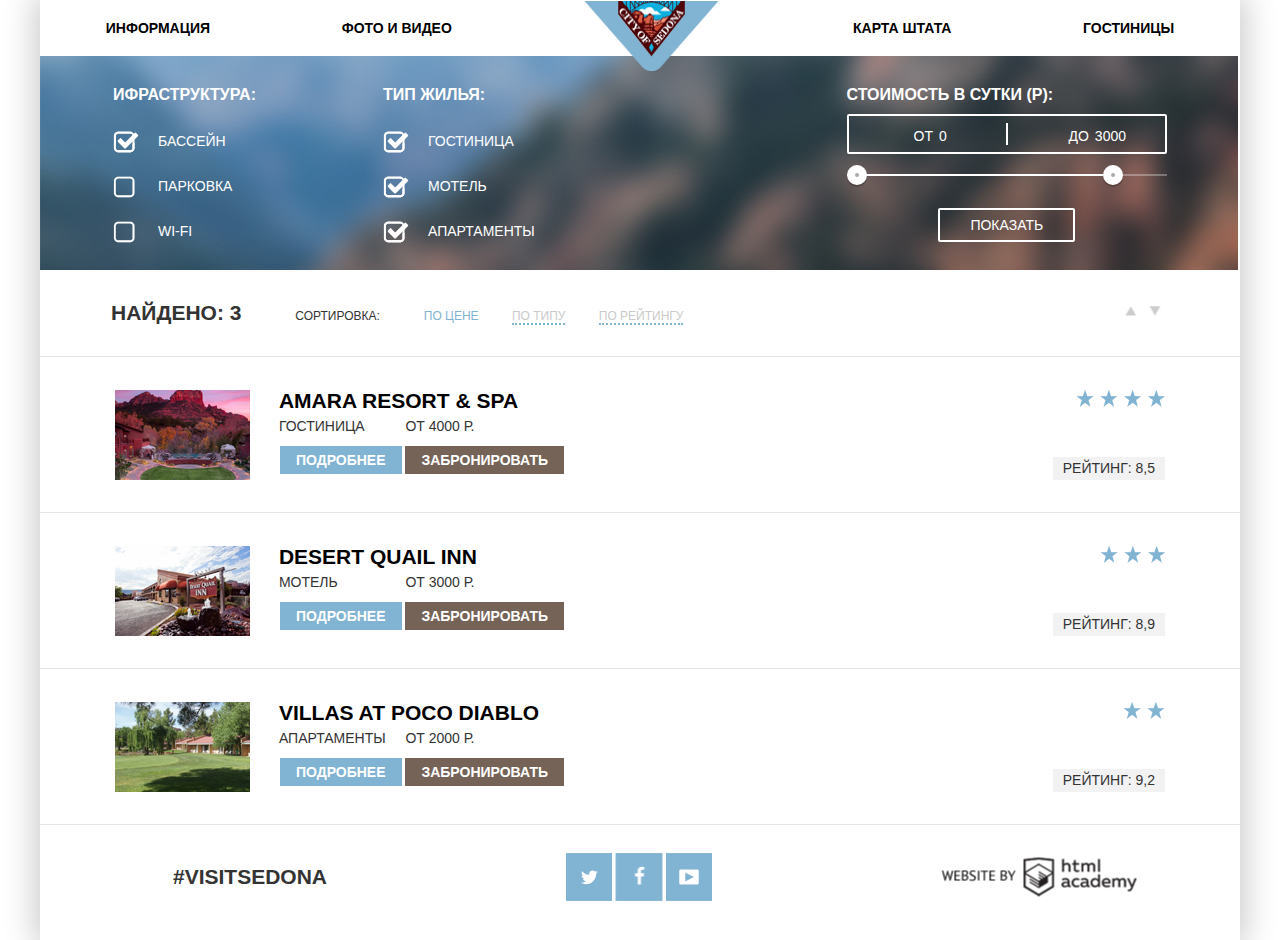
==== catalog.html @ 0fef02b4 "новая версия" ====
<!DOCTYPE html>
<html lang="ru">
<head>
    <meta charset="UTF-8">
    <title>каталог отелей</title>
    <link rel="stylesheet" href="../css/normalize.css">
    <link rel="stylesheet" href="../css/style.css">
</head>
<body>
    <div class="container">
        <header class="main-header">
            <nav class="main-navigation">
                <ul class="main-menu">
                    <li><a class="link" href="#">Информация</a></li>
                    <li><a class="link" href="#">Фото и Видео</a></li>
                    <li>
                        <a class="main-logo" href="../index.html"><img src="../img/logo.png" alt="logo" width="138" height="70"></a>
                    </li>
                    <li><a class="link" href="#">Карта Штата</a></li>
                    <li><a class="link" href="../content/catalog.html">Гостиницы</a></li>
                </ul>
            </nav>
        </header>
        <main class="content">
            <div class="search-options">
                <form class="checkmenu" action="https://echo.htmlacademy.ru" method="get">
                    <fieldset class="form-checkbox-facilities">
                        <legend>Ифраструктура:</legend>
                        <section>
                            <input type="checkbox" name="facilities" value="Бассейн" id="pool" checked>
                            <label for="pool">Бассейн</label>
                        </section>
                        <section>
                            <input type="checkbox" name="facilities" value="парковка" id="parking">
                            <label for="parking">парковка</label>
                        </section>
                        <section>
                            <input type="checkbox" name="facilities" value="Wi-Fi" id="wifi">
                            <label for="wifi">Wi-Fi</label>
                        </section>
                    </fieldset>
                    <fieldset class="form-checkbox" name="lodging">
                        <legend>Тип жилья:</legend>
                        <section>
                            <input type="checkbox" name="lodging" value="Гостиница" id="hotel" checked>
                            <label for="hotel">Гостиница</label>
                        </section>
                        <section>
                            <input type="checkbox" name="lodging" value="Мотель" id="motel" checked>
                            <label for="motel">Мотель</label>
                        </section>
                        <section>
                            <input type="checkbox" name="lodging" value="Апартаменты" id="apartments" checked>
                            <label for="apartments">Апартаменты</label>
                        </section>
                    </fieldset>
                </form>
                <div class="filter-range">
                    <div class="filter-range-title">Стоимость в сутки (р):</div>
                    <div class="price-controls">
                        <label class="min-price">от <input type="text" name="min-price" value="0"></label>
                        <label class="max-price">до <input type="text" name="max-price" value="3000"></label>
                    </div>
                    <div class="range-controls">
                        <div class="scale">
                            <div class="bar"></div>
                        </div>
                        <div class="range-toggle range-toggle-min"></div>
                        <div class="range-toggle range-toggle-max"></div>
                    </div>
                    <button class="btn-transparent" type="submit">Показать</button>
                </div>
            </div>
            <section class="sorting-bar">
                <div class="sorting-bar-info">
                    <section class="find">
                        <span class="find-text">Найдено: 3</span>
                        <span class="find-text-sorting">Сортировка:</span>
                    </section>
                    <section class="type-sorting">
                        <a href="#" class="sorting">По цене</a>
                        <a href="#" class="sorting">По типу</a>
                        <a href="#" class="sorting">По рейтингу</a>
                    </section>
                </div>
                <section>
                    <a class="sorting-image up" href="#"></a>
                    <a class="sorting-image down" href="#"></a>
                </section>
            </section>
            <div class="catalog">
                <article class="hotel-item">
                    <section class="hotel-block">
                        <img src="../img/amara.jpg" alt="Amara resort & spa" width="135" height="90">
                        <section class="hotel-text">
                            <h2 class="hotel-name"><a  href="">Amara resort &amp; spa</a></h2>
                            <section class="hotel-info">
                                <section class="hotel-info-left">
                                    <span class="hotel-type">Гостиница</span> 
                                    <a class="info" href="#">Подробнее</a>
                                </section>    
                                <section class="hotel-info-right">    
                                    <span class="hotel-cost"> от 4000 Р.</span>
                                    <a class="reser" href="#">Забронировать</a>
                                </section>
                            </section>
                        </section>            
                    </section>
                    <section class="hotel-rating">
                        <span class="star fourstar"></span>
                        <span class="score">рейтинг: 8,5 </span>
                    </section>
                </article>
                <article class="hotel-item">
                    <section class="hotel-block">
                        <img src="../img/quail.jpg" alt="desert quail inn" width="135" height="90">
                        <section class="hotel-text">
                            <h2 class="hotel-name"><a href="#">desert quail inn</a></h2>
                            <section class="hotel-info">
                                <section class="hotel-info-left">
                                    <span class="hotel-type">мотель</span> 
                                    <a class="info" href="#">Подробнее</a>
                                </section>
                                <section class="hotel-info-right">       
                                    <span class="hotel-cost"> от 3000 Р.</span>
                                    <a class="reser" href="#">Забронировать</a>
                                </section>
                            </section>
                        </section>            
                    </section>
                    <section class="hotel-rating">
                        <span class="star treestar"></span>
                        <span class="score">рейтинг: 8,9 </span>
                    </section>
                </article>
                <article class="hotel-item">
                    <section class="hotel-block">
                        <img src="../img/poco.jpg" alt="villas at poco diablo" width="135" height="90">
                        <section class="hotel-text">
                            <h2 class="hotel-name"><a href="#">villas at poco diablo</a></h2>
                            <section class="hotel-info">
                                <section class="hotel-info-left">
                                    <span class="hotel-type">апартаменты</span>
                                    <a class="info" href="#">Подробнее</a>
                                </section>
                                <section class="hotel-info-right">
                                    <span class="hotel-cost">от 2000 Р.</span>
                                    <a class="reser" href="#">Забронировать</a>
                                </section>
                            </section>
                        </section>
                    </section>
                    <section class="hotel-rating">
                        <span class="star twostar"></span>
                        <span class="score">рейтинг: 9,2</span>
                    </section>
                </article>
            </div>
        </main>
        <footer class="footer main-footer">

            <section class="footer hastag">
                <span>#visitsedona</span>
            </section>
            <section class="footer social">
                <a class="social-btn social-twitter" href="#">Twitter</a>
                <a class="social-btn social-facebook" href="#">Facebook</a>
                <a class="social-btn social-youtube" href="#">Youtube</a>
            </section>
            <section class="footer develop-link">
                <a class="develop htmlacademy-link" href="https://htmlacademy.ru/intensive/htmlcss"></a>
            </section>

        </footer>
    </div>
</body>

</html>
---- css/style.css ----
body {
    min-width: 1280px;
    margin: 0;
    padding: 0;
    font-size: 14px;
    color: #333333;
    font-weight: normal;
    font-family: "PT SAns", "Arial", sans-serif;
    text-transform: uppercase;
}

.container {
    width: 1200px;
    margin: auto;
    -webkit-box-shadow: 0px 0px 30px 6px rgba(0, 0, 0, 0.2);
    -moz-box-shadow: 0px 0px 30px 6px rgba(0, 0, 0, 0.2);
    -ms-box-shadow: 0px 0px 30px 6px rgba(0, 0, 0, 0.2);
    -o-box-shadow: 0px 0px 30px 6px rgba(0, 0, 0, 0.2);
    box-shadow: 0px 0px 30px 6px rgba(0, 0, 0, 0.2);
}


/*header*/

.main-navigation {
    width: 1200px;
}

.main-menu {
    height: 56px;
    margin: 0;
    display: flex;
    justify-content: space-around;
    width: 1200px;
    list-style: none;
    padding: 0;
    align-items: center;
}

.main-logo img {
    margin-top: 20px;
}

.main-menu a {
    text-decoration: none;
    color: #000000;
    font-weight: bold;
}


/*основное содержание*/

.main-content {
    width: 1200px;
    margin: 0;
    padding: 0;
}


/*фон и слоганы*/

.main-poster {
    min-height: 434px;
    background-image: url("../img/fon.jpg");
    background-position: 0 -55px;
    background-size: 100%;
    background-repeat: no-repeat;
    display: flex;
    flex-direction: column;
    justify-content: space-between;
    align-items: center;
    padding-top: 75px;
    border: 0;
}

.main-poster img:nth-child(2) {
    margin-top: 25px;
}

.main-poster img:nth-child(3) {
    margin-top: 35px
}

.main-poster img:last-child {
    margin-bottom: -1px;
}


/*описание*/

.main-description {
    text-align: center;
    width: 500px;
    min-height: 125px;
    margin: auto;
    padding: 46px;
    margin-top: -5px
}

.main-tagline {
    font-size: 21px;
    line-height: 26px;
    color: #000000;
    font-weight: bold;
}

.reason{
    margin-top: 15px;
    display: inline-block
}

/*описание№1*/
.description-block-first {
    display: flex;
    max-height: 258px;
    text-align: center;
    border: none;
}

.blue {
    background-color: #81b3d2;
    color: #ffffff;
}

.green {
    background-color: #eeeeee;
}

.advantage-item {
    height: 210px;
    display: flex;
    text-align: center;
    flex-direction: column;
    justify-content: space-around;
    padding-bottom: 45px;
    padding-top: px
}

.item-tatle {
    margin-bottom: -14px
}

.headline {
    font-size: 21px;
    line-height: 21px;
    width: 154px;
    margin: 0 auto;
    margin-bottom: 15px;
}

.item-text {
    width: 280px;
    margin: 0 auto;
    margin-top: 20px;
}

.text {
    line-height: 21px;
    width: 290px;
    
}

.description-block {
    width: 360px;
    padding-top: 50px;
    padding-bottom: 57px;
    padding-left: 20px;
    padding-right: 20px;
    text-align: center;
    font-size: 14px;
    line-height: 21px;
}

.second-advantage {
    display: flex;
}

.first-advantage {
    display: flex;
    flex-direction: row;
    justify-content: space-around;
    align-items: center;
    height: 330px;
    
}

.item-image {
    align-self: flex-start;
}

.item-tatle {
    font-size: 21px;
    line-height: 21px;
    font-weight: bold;
    align-self: center;
}

.item-text {
    font-size: 14px;
    line-height: 21px;
    align-self: flex-end;
}

.hotel-search {
    text-align: center;
    width: 500px;
    min-height: 205px;
    margin: auto;
    padding: 45px;
}

/*описание1-спрайты*/
.item-tatle {
    margin-top: 30px;
}

.text {
    margin: 0;
    margin-top: 30px;
}

.item-pic {
    height: 80px;
    position: relative;
}

.item-pic::before {
    content: "";
    position: absolute;
    top: 69%;
    left: 50%;
    transform: translate(-50%, -50%);
    background-image: url("../img/sprites.png");
    background-repeat: no-repeat;
}

.house-item::before {
    width: 75px;
    height: 72px;
    background-position: -10px -909px;
}

.food-item::before {
    width: 74px;
    height: 70px;
    background-position: -10px -187px;
}

.suvenir-item::before {
    width: 64px;
    height: 76px;
    background-position: -10px -1163px;
}

/*карта+поиск*/
.hotel {
    width: 1200px;
    padding-top: 12px;
    text-align: center;
    background-color: #ffffff;
    position: relative;
    z-index: 3;
}

.hotel h2 {
    font-size: 30px;
    line-height: 32px;
    color: #000000;
    font-weight: bold;
    font-family: "PT Sans", "Arial", sans-serif;
    text-transform: uppercase;
}

.hotel p {
    width: 440px;
    margin-left: auto;
    margin-right: auto;
    margin-top: 25px;
    margin-bottom: 47px;
    line-height: 24px;
    font-size: 14px;
    color: #000000;
    font-weight: normal;
    font-family: "PT Sans", "Arial", sans-serif;
    text-transform: uppercase;
}

.hotel a {
    display: block;
    width: 568px;
    margin-left: auto;
    margin-right: auto;
    padding-top: 32px;
    padding-bottom: 33px;
    text-decoration: none;
    font-size: 21px;
    font-weight: bold;
    color: #ffffff;
    background-color: #766357;
    font-family: "PT Sans", "Arial", sans-serif;
    text-transform: uppercase;
}

/*окно поиска*/
.hotel-book {
    width: 1200px;
    height: 470px;
    background-image: url("../img/map.png");
    background-color: #ffffff;
    position: relative;
    z-index: 1;
}

.hotel-book-window {
    display: block;
    width: 458px;
    padding: 55px;
    position: absolute;
    top: 0;
    left: 50%;
    -webkit-transform: translateX(-50%);
    transform: translateX(-50%);
    background-color: #ffffff;
    -webkit-box-shadow: 0px 14px 55px -9px rgba(0, 0, 0, 0.3);
    -moz-box-shadow: 0px 14px 55px -9px rgba(0, 0, 0, 0.3);
    -ms-box-shadow: 0px 14px 55px -9px rgba(0, 0, 0, 0.3);
    -o-box-shadow: 0px 14px 55px -9px rgba(0, 0, 0, 0.3);
    box-shadow: 0px 14px 55px -9px rgba(0, 0, 0, 0.3);
}

.no-js .hotel-book-window {
    display: flex
}

.hotel-book-window-close {
    display: none;
}

.hotel-book-window-show {
    display: flex;
    -webkit-animation-name: show;
    -webkit-animation-duration: 2s;
    animation-duration: 2s;
}

.hotel-book form {
    width: 456px;
    margin-left: auto;
    margin-right: auto;
    background-color: #ffffff;
    font-size: 0;
}

.booking-dates,
.booking-adult,
.booking-children,
.hotel-book-window label {
    display: inline-block;
}

.booking-dates {
    width: 456px;
    height: 39px;
    margin-bottom: 28px;
    font-size: 0;
    line-height: 0;
    vertical-align: middle;
    position: relative;
}

.booking-dates label {
    display: inline-block;
    width: 112px;
    padding: 0;
    font-size: 14px;
    line-height: 21px;
    font-weight: bold;
    font-family: "PT Sans", "Arial", sans-serif;
    text-transform: uppercase;
    vertical-align: middle;
}

.hotel-book input[type="text"] {
    display: inline-block;
    width: 332px;
    height: 39px;
    border: 0;
    padding: 0;
    padding-left: 12px;
    background-color: #f2f2f2;
    font-family: "PT Sans", "Arial", sans-serif;
    font-size: 14px;
    line-height: 26px;
    font-weight: bold;
    text-transform: uppercase;
    vertical-align: middle;
}

.calendar {
    font-size: 0;
}

.booking-dates .calendar::before {
    content: "";
    position: absolute;
    top: 50%;
    right: 9px;
    -webkit-transform: translateY(-50%);
    transform: translateY(-50%);
    background-image: url("../img/sprites.png");
    background-repeat: no-repeat;
    width: 21px;
    height: 22px;
    background-position: -10px -361px;
}

.booking-dates .calendar:hover::before {
    width: 21px;
    height: 22px;
    background-position: -10px -277px;
}

.booking-dates .calendar:active::before {
    width: 21px;
    height: 22px;
    background-position: -10px -319px;
}

.hotel-book input[type="text"]:hover {
    background-color: #ebebeb;
}

.hotel-book input[type="text"]:focus {
    outline: 2px solid #e5e5e5;
    background-color: #ffffff;
}

.booking-adult {
    margin-top: 2px;
    margin-bottom: 52px;
    font-size: 0;
    line-height: 0;
    vertical-align: middle;
}

.booking-children {
    margin-top: 2px;
    margin-left: 51px;
    margin-bottom: 52px;
    font-size: 0;
    line-height: 0;
    vertical-align: middle;
}

.booking-children label {
    display: inline-block;
    width: 62px;
    padding: 0;
    margin: 0;
    text-align: left;
    font-size: 14px;
    line-height: 26px;
    font-weight: bold;
    vertical-align: middle;
}

.booking-adult label {
    display: inline-block;
    width: 109px;
    padding: 0;
    margin: 0;
    text-align: left;
    font-size: 14px;
    line-height: 26px;
    font-weight: bold;
    vertical-align: middle;
}

button[type="button"],
input[type="number"] {
    display: inline-block;
    width: 39px;
    height: 39px;
    margin: 0;
    border: 0;
    padding: 0;
    background-color: #f2f2f2;
    font-family: "PT Sans", "Arial", sans-serif;
    font-size: 14px;
    line-height: 26px;
    font-weight: bold;
    text-align: center;
    vertical-align: middle;
}

button[type="button"] {
    font-size: 21px;
    line-height: 26px;
    color: #a9a9a9;
    border: none;
}

button[type="button"]:hover {
    outline: none;
    color: #000000;
}

button[type="button"]:active {
    outline: none;
    color: #81b3d2;
}

button[type="button"]:focus,
input[type="number"]:focus {
    outline: none;
}

input[type="number"]::-webkit-inner-spin-button,
input[type="number"]::-webkit-outer-spin-button {
    -webkit-appearance: none;
    margin: 0;
}

input[type="number"] {
    -moz-appearance: textfield;
}

.hotel-book input[type="submit"] {
    width: 456px;
    height: 58px;
    border: none;
    padding: 0;
    margin-bottom: 0;
    background-color: #81b3d2;
    color: #ffffff;
    font-family: "PT Sans", "Arial", sans-serif;
    font-size: 21px;
    font-weight: bold;
    text-transform: uppercase;
}

.hotel-book input[type="submit"]:hover {
    background-color: #669ec0;
    border: none;
}

.hotel-book input[type="submit"]:active {
    color: rgba(255, 255, 255, 0.3);
    background-color: #5496bd;
    border: none;
}

.hotel-book input[type="submit"]:focus {
    border: none;
}

/*footer*/
.main-footer {
    width: 1083px;
    height: 40px;
    display: flex;
    padding-top: 40px;
    padding-bottom: 35px;
    padding-left: 133px;
    padding-right: px;
}

.hastag {
    width: 160px;
    margin-right: 240px;
    font-size: 21px;
    font-weight: bold;
    padding-top: -2px
}

.social {
    margin-bottom: 55px;
    width: 155px;
    height: 50px;
}

.develop-link {
    margin-left: auto;
    margin-right: 193px
}

.hastag,
.social,
.develop-link {
    min-height: 50px;
}

.web-text {
    margin-left: 15px
}

.social-btn {
    display: inline-block;
    vertical-align: top;
    width: 46px;
    height: 48px;
    font-size: 0;
    position: relative;
}

.social-btn::before {
    content: "";
    position: absolute;
    top: 25%;
    left: 35%;
    transform: translate(-50%, -50%);
    background-image: url("../img/sprites.png");
    background-repeat: no-repeat;
}

.social-twitter::before {
    width: 46px;
    height: 48px;
    background-position: -10px -1710px;
}

.social-twitter:hover::before {
    width: 46px;
    height: 48px;
    background-position: -10px -1574px;
}

.social-twitter:active::before {
    width: 46px;
    height: 48px;
    background-position: -10px -1642px;
}

.social-facebook::before {
    width: 47px;
    height: 48px;
    background-position: -10px -841px;
}

.social-facebook:hover::before {
    width: 47px;
    height: 48px;
    background-position: -10px -705px;
}

.social-facebook:active::before {
    width: 47px;
    height: 48px;
    background-position: -10px -773px;
}

.social-youtube::before {
    width: 46px;
    height: 48px;
    background-position: -10px -1506px;
}

.social-youtube:hover::before {
    width: 46px;
    height: 48px;
    background-position: -10px -1370px;
}

.social-youtube:active::before {
    width: 46px;
    height: 48px;
    background-position: -10px -1438px;
}

.develop {
    display: inline-block;
    vertical-align: top;
    width: 46px;
    height: 48px;
    font-size: 0;
    position: relative;
}

.develop::before {
    content: "";
    position: absolute;
    top: 25%;
    left: 48%;
    transform: translate(-50%, -50%);
    background-image: url("../img/sprites.png");
    background-repeat: no-repeat;
}

.htmlacademy-link::before {
    width: 195px;
    height: 39px;
    background-position: -10px -128px;
}

.htmlacademy-link:hover::before {
    width: 195px;
    height: 39px;
    background-position: -10px -10px;
}

.htmlacademy-link:active::before {
    width: 195px;
    height: 39px;
    background-position: -10px -69px;
}

/*втoрая страница*/

/*check*/
.search-options {
    width: 1056px;
    height: 158px;
    background-image: url("../img/filterbackground.jpg");
    background-position: 0 -75px;
    padding: 28px 71px;
    font-size: 0;
    line-height: 0;
    color: #ffffff;
    display: flex;
}

.checkmenu {
    display: flex;
    width: 1056px;
}

input[type="checkbox"] {
    display: none;
}

input[type="checkbox"]+label {
    display: block;
    margin: 25px 0;
    line-height: 20px;
    padding-left: 45px;
    position: relative;
    cursor: pointer;
}

input[type="checkbox"]+label::before {
    content: "";
    width: 22px;
    height: 22px;
    background-position: -10px -1952px;
    background-image: url("../img/sprites.png");
    background-repeat: no-repeat;
    position: absolute;
    top: 0;
    left: 0;
}

input[type="checkbox"]:checked+label::after {
    content: "";
    position: absolute;
    top: 0px;
    left: 0px;
    background-image: url("../img/sprites.png");
    background-repeat: no-repeat;
    width: 26px;
    height: 22px;
    background-position: -10px -487px;
}

.form-checkbox-facilities,
.form-checkbox {
    border: none;
    margin-right: 125px;
    padding-top: 1px 
}

legend {
    font-size: 16px;
    line-height: 21px;
    font-weight: bold;
    
}

label {
    font-size: 14px;
    line-height: 45px;
    padding-bottom: px;
}

/*filtr*/
.filter-range {
    width: 460px;
    margin: auto;
    color: #ffffff;
    text-transform: uppercase;
}

.filter-range-title {
    margin-bottom: 9px;
    font-weight: 600;
    font-size: 16px;
    line-height: 21px;
}

.price-controls {
    position: relative;
    height: 36px;
    margin-bottom: 20px;
    font-size: 0;
    border: 2px solid #ffffff;
    border-radius: 2px;
}

.price-controls::after {
    content: "";
    position: absolute;
    top: 50%;
    left: 50%;
    width: 2px;
    height: 22px;
    background: #ffffff;
    transform: translate(-50%, -50%);
}

.price-controls label {
    display: inline-block;
    font-size: 14px;
    line-height: 38px;
    vertical-align: top;
    cursor: pointer;
}

.price-controls .min-price,
.price-controls .max-price {
    width: 90px;
    padding-left: 65px;
}

.price-controls input {
    width: 50px;
    margin: 0;
    color: inherit;
    font: inherit;
    background: none;
    border: none;
}

.range-controls {
    position: relative;
    margin-bottom: 32px;
}

.range-controls .scale {
    height: 2px;
    background: rgba(255, 255, 255, 0.3);
}

.range-controls .bar {
    width: 80%;
    height: 2px;
    background: #ffffff;
}

.range-toggle {
    position: absolute;
    top: -9px;
    width: 4px;
    height: 4px;
    background: #ababab;
    border: 8px solid #ffffff;
    border-radius: 50%;
    box-shadow: 0 2px 1px 0 rgba(0, 1, 1, 0.2);
    cursor: pointer;
}

.range-toggle:hover {
    background: #1c4f80;
}

.range-toggle-min {
    left: 0;
}

.range-toggle-max {
    left: 80%;
}

.btn-transparent {
    display: block;
    margin: 0 auto;
    padding: 5px 30px;
    font-size: 14px;
    line-height: 20px;
    color: #ffffff;
    text-transform: uppercase;
    background: transparent;
    border: 2px solid #ffffff;
    border-radius: 2px;
    cursor: pointer;
}

.btn-transparent:hover {
    color: #000000;
    background: #ffffff;
}

/*сортировка*/
.sorting-bar {
    display: flex;
    align-items: center;
    justify-content: space-between;
    padding-left: 71px;
    padding-right: 75px;
    height: 86px;
    padding-top: 
}

.sorting-bar-info section {
    display: inline-block;
}

.find-text {
    font-size: 21px;
    font-weight: bold;
}

.find-text-sorting {
    font-size: 12px;
    margin-left: 50px;
    margin-right: 40px;
    display: inline-block
}

.type-sorting {
    font-size: 12px;
    margin-top: -1px;
}

.sorting:nth-child(1) {
    text-decoration: none;
    color: #81b3d2;
    border-bottom: none;
}

.sorting {
    margin-right: 30px;
    border-bottom: 2px dotted #81b3d2;
    text-decoration: none;
    color: #cacaca;
}

.sorting:hover {
    border-bottom: 2px dotted #81b3d2;
    text-decoration: none;
    color: #81b3d2;
}

.sorting:active {
    border-bottom: none;
    text-decoration: none;
    color: #000000;
}

.sorting-image {
    display: inline-block;
    width: 20px;
    height: 20px;
    position: relative;
}

.sorting-image::before {
    content: "";
    position: absolute;
    top: 50%;
    left: 50%;
    transform: translate(-50%, -50%);
    background-image: url("../img/sprites.png");
    background-repeat: no-repeat;
}

.up::before {
    width: 11px;
    height: 10px;
    background-position: -10px -1838px;
}

.down::before {
    width: 11px;
    height: 10px;
    background-position: -10px -675px;
}

/*список отелей*/
.hotel-item {
    display: flex;
    justify-content: space-between;
    height: 155px;
    border-bottom: 1px solid #e5e5e5;
    padding-left: 75px;
    padding-right: 75px;
    align-items: center;
}

.hotel-item:first-child {
    border-top: 1px solid #e5e5e5;
}

.hotel-block img,
.hotel-block .hotel-text {
    display: inline-block;
    vertical-align: top;
}

.hotel-text {
    margin-left: 25px;
}

.hotel-name {
    margin: 0;
}

.hotel-name a {
    vertical-align: top;
    line-height: 1;
    color: #000000;
    font-size: 21px;
    text-decoration: none;
}

.hotel-name a:hover {
    color: #c2d9e8;
}

.hotel-name a:active {
    color: #cacaca;
}

.hotel-info {
    margin-top: 4px;
}

.hotel-info section {
    display: inline-block;
}

.hotel-info section a {
    margin-top: 12px;
}

.info {
    background-color: #81b3d2;
    margin-left: 1px;
}

.reser,
.info {
    display: block;
    padding-bottom: 6px;
    padding-top: 6px;
    padding-right: 16px;
    padding-left: 16px;
    font-weight: bold;
    font-size: 14px;
    text-decoration: none;
    color: #ffffff;
}

.info:hover {
    background-color: #669ec0;
}

.info:active {
    background-color: #5496bd;
    color: #94b9d2;
}

.reser:hover {
    background-color: #604e43;
}

.reser:active {
    background-color: #503e33;
    color: #928a85;
}

.reser {
    background-color: #766357;
}

.score {
    background-color: #f2f2f2;
    padding-left: 10px;
    padding-right: 10px;
    padding-top: 3px;
    padding-bottom: 3px;
}

.hotel-rating {
    display: flex;
    justify-content: space-between;
    flex-direction: column;
    height: 90px;
    text-align: right;
}

.star {
    position: relative;
}

.star::before {
    content: "";
    position: absolute;
    right: 0;
    background-image: url("../img/sprites.png");
    background-repeat: no-repeat;
}

.fourstar::before {
    width: 89px;
    height: 17px;
    background-position: -10px -1259px;
}

.treestar::before {
    width: 65px;
    height: 17px;
    background-position: -10px -1296px;
}

.twostar::before {
    width: 42px;
    height: 17px;
    background-position: -10px -1333px;
}

/*спрайты*/
.sprite {
    background-image: url("../img/sprites.png");
    background-repeat: no-repeat;
    display: block;
}

.sprite-academy-pointing {
    width: 195px;
    height: 39px;
    background-position: -10px -10px;
}

.sprite-academy-push {
    width: 195px;
    height: 39px;
    background-position: -10px -69px;
}

.sprite-academy-rest {
    width: 195px;
    height: 39px;
    background-position: -10px -128px;
}

.sprite-burger {
    width: 74px;
    height: 70px;
    background-position: -10px -187px;
}

.sprite-calendar-pointing {
    width: 21px;
    height: 22px;
    background-position: -10px -277px;
}

.sprite-calendar-push {
    width: 21px;
    height: 22px;
    background-position: -10px -319px;
}

.sprite-calendar-rest {
    width: 21px;
    height: 22px;
    background-position: -10px -361px;
}

.sprite-check-block {
    width: 26px;
    height: 22px;
    background-position: -10px -403px;
}

.sprite-check-pointing {
    width: 26px;
    height: 22px;
    background-position: -10px -445px;
}

.sprite-check-rest {
    width: 26px;
    height: 22px;
    background-position: -10px -487px;
}

.sprite-circle-block {
    width: 20px;
    height: 23px;
    background-position: -10px -529px;
}

.sprite-circle-rest {
    width: 20px;
    height: 23px;
    background-position: -10px -572px;
}

.sprite-down-up-pointing {
    width: 11px;
    height: 10px;
    background-position: -10px -615px;
}

.sprite-down-up-push {
    width: 11px;
    height: 10px;
    background-position: -10px -645px;
}

.sprite-down-up-rest {
    width: 11px;
    height: 10px;
    background-position: -10px -675px;
}

.sprite-face-pointing {
    width: 47px;
    height: 48px;
    background-position: -10px -705px;
}

.sprite-face-push {
    width: 47px;
    height: 48px;
    background-position: -10px -773px;
}

.sprite-face-rest {
    width: 47px;
    height: 48px;
    background-position: -10px -841px;
}

.sprite-house {
    width: 75px;
    height: 72px;
    background-position: -10px -909px;
}

.sprite-minus-pointing {
    width: 12px;
    height: 3px;
    background-position: -10px -1001px;
}

.sprite-minus-push {
    width: 12px;
    height: 3px;
    background-position: -10px -1024px;
}

.sprite-minus-rest {
    width: 12px;
    height: 3px;
    background-position: -10px -1047px;
}

.sprite-plus-pointing {
    width: 11px;
    height: 11px;
    background-position: -10px -1070px;
}

.sprite-plus-push {
    width: 11px;
    height: 11px;
    background-position: -10px -1101px;
}

.sprite-plus-rest {
    width: 11px;
    height: 11px;
    background-position: -10px -1132px;
}

.sprite-souvenir {
    width: 64px;
    height: 76px;
    background-position: -10px -1163px;
}

.sprite-starfour {
    width: 89px;
    height: 17px;
    background-position: -10px -1259px;
}

.sprite-starthree {
    width: 65px;
    height: 17px;
    background-position: -10px -1296px;
}

.sprite-startwo {
    width: 42px;
    height: 17px;
    background-position: -10px -1333px;
}

.sprite-tube-pointing {
    width: 46px;
    height: 48px;
    background-position: -10px -1370px;
}

.sprite-tube-push {
    width: 46px;
    height: 48px;
    background-position: -10px -1438px;
}

.sprite-tube-rest {
    width: 46px;
    height: 48px;
    background-position: -10px -1506px;
}

.sprite-twitter-pointing {
    width: 46px;
    height: 48px;
    background-position: -10px -1574px;
}

.sprite-twitter-push {
    width: 46px;
    height: 48px;
    background-position: -10px -1642px;
}

.sprite-twitter-rest {
    width: 46px;
    height: 48px;
    background-position: -10px -1710px;
}

.sprite-up-down-pointing {
    width: 11px;
    height: 10px;
    background-position: -10px -1778px;
}

.sprite-up-down-push {
    width: 11px;
    height: 10px;
    background-position: -10px -1808px;
}

.sprite-up-down-rest {
    width: 11px;
    height: 10px;
    background-position: -10px -1838px;
}

.sprite-window-block {
    width: 22px;
    height: 22px;
    background-position: -10px -1868px;
}

.sprite-window-pointing {
    width: 22px;
    height: 22px;
    background-position: -10px -1910px;
}

.sprite-window-rest {
    width: 22px;
    height: 22px;
    background-position: -10px -1952px;
}
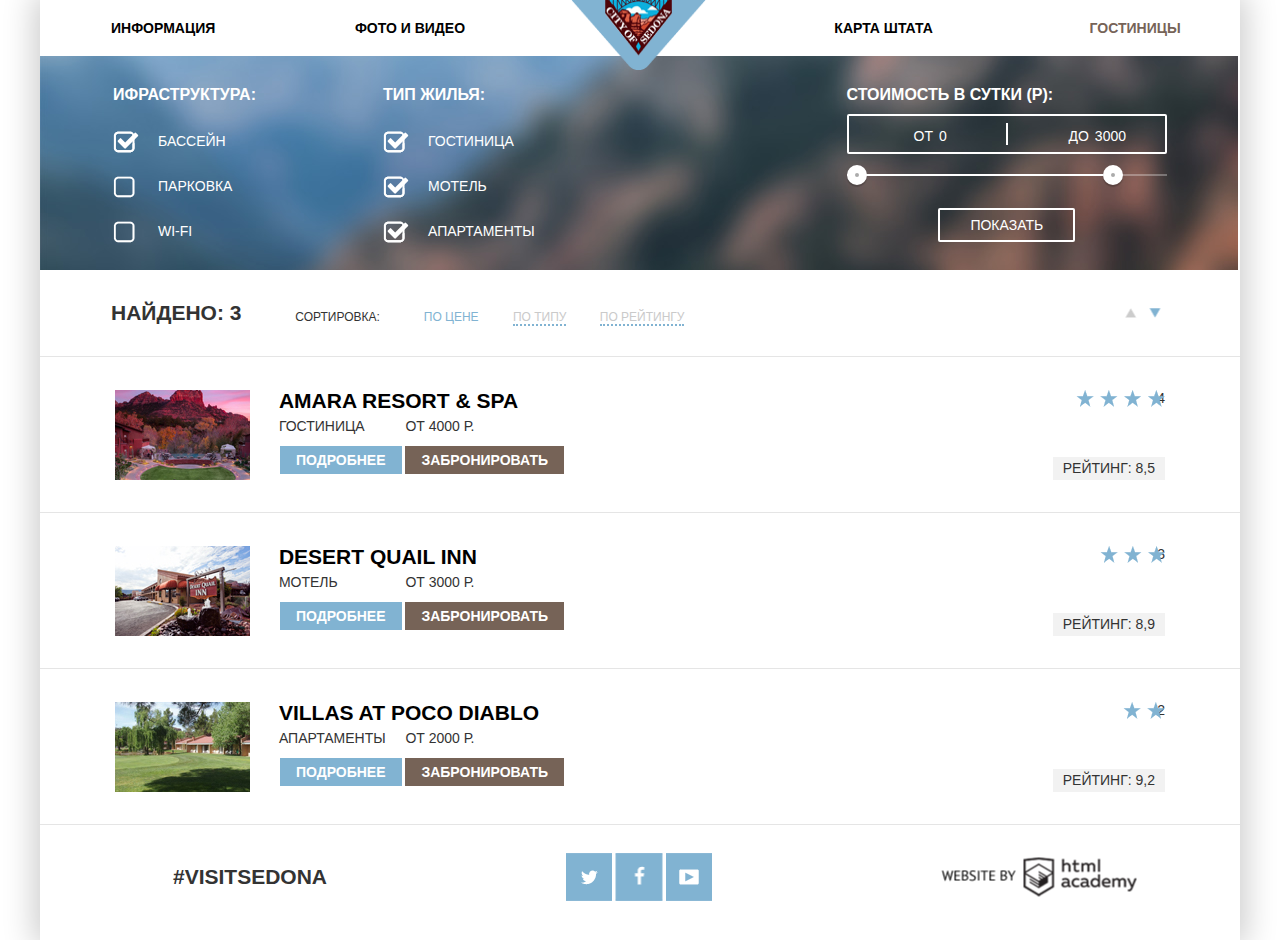
==== commit 52a30a4a: "итог1" ====
--- a/catalog.html
+++ b/catalog.html
@@ -1,178 +1,177 @@
 <!DOCTYPE html>
 <html lang="ru">
-<head>
-    <meta charset="UTF-8">
-    <title>каталог отелей</title>
-    <link rel="stylesheet" href="../css/normalize.css">
-    <link rel="stylesheet" href="../css/style.css">
-</head>
-<body>
-    <div class="container">
-        <header class="main-header">
-            <nav class="main-navigation">
-                <ul class="main-menu">
-                    <li><a class="link" href="#">Информация</a></li>
-                    <li><a class="link" href="#">Фото и Видео</a></li>
-                    <li>
-                        <a class="main-logo" href="../index.html"><img src="../img/logo.png" alt="logo" width="138" height="70"></a>
-                    </li>
-                    <li><a class="link" href="#">Карта Штата</a></li>
-                    <li><a class="link" href="../content/catalog.html">Гостиницы</a></li>
-                </ul>
-            </nav>
-        </header>
-        <main class="content">
-            <div class="search-options">
-                <form class="checkmenu" action="https://echo.htmlacademy.ru" method="get">
-                    <fieldset class="form-checkbox-facilities">
-                        <legend>Ифраструктура:</legend>
-                        <section>
-                            <input type="checkbox" name="facilities" value="Бассейн" id="pool" checked>
-                            <label for="pool">Бассейн</label>
+    <head>
+        <meta charset="UTF-8">
+        <title>каталог отелей</title>
+        <link rel="stylesheet" href="css/normalize.css">
+        <link rel="stylesheet" href="css/min-style.css">
+    </head>
+    <body>
+        <div class="container">
+            <header class="main-header">
+                <div class="main-logo-pic">
+                    <a class="main-logo" href="index.html"><img src="img/logo.png" alt="logo" width="138" height="70"></a>
+                </div>
+                <nav class="main-navigation">
+                    <ul class="main-menu">
+                        <li><a href="#">Информация</a></li>
+                        <li><a href="#">Фото и Видео</a></li>
+                        <li><a href="#">Карта Штата</a></li>
+                        <li><a class="link-main" href="catalog.html">Гостиницы</a></li>
+                    </ul>
+                </nav>
+            </header>
+            <main class="content">
+                <div class="search-options">
+                    <form class="checkmenu" action="https://echo.htmlacademy.ru" method="get">
+                        <fieldset class="form-checkbox-facilities">
+                            <legend>Ифраструктура:</legend>
+                            <section>
+                                <input type="checkbox" name="facilities" value="Бассейн" id="pool" checked>
+                                <label class="lable-name" for="pool"><a class="convenience-name" href="">Бассейн</a></label>
+                            </section>
+                            <section>
+                                <input type="checkbox" name="facilities" value="парковка" id="parking">
+                                <label class="lable-name" for="parking"><a class="convenience-name" href="">парковка</a></label>
+                            </section>
+                            <section>
+                                <input type="checkbox" name="facilities" value="Wi-Fi" id="wifi">
+                                <label class="lable-name" for="wifi"><a class="convenience-name" href="">Wi-Fi</a></label>
+                            </section>
+                        </fieldset>
+                        <fieldset class="form-checkbox" name="lodging">
+                            <legend>Тип жилья:</legend>
+                            <section>
+                                <input type="checkbox" name="lodging" value="Гостиница" id="hotel" checked>
+                                <label class="lable-name" for="hotel"><a class="convenience-name" href="">Гостиница</a></label>
+                            </section>
+                            <section>
+                                <input type="checkbox" name="lodging" value="Мотель" id="motel" checked>
+                                <label class="lable-name" for="motel"><a class="convenience-name" href="">Мотель</a></label>
+                            </section>
+                            <section>
+                                <input type="checkbox" name="lodging" value="Апартаменты" id="apartments" checked>
+                                <label class="lable-name" for="apartments"><a class="convenience-name" href="">Апартаменты</a></label>
+                            </section>
+                        </fieldset>
+                    </form>
+                    <div class="filter-range">
+                        <div class="filter-range-title">Стоимость в сутки (р):</div>
+                        <div class="price-controls">
+                            <label class="min-price">от <input type="text" name="min-price" value="0"></label>
+                            <label class="max-price">до <input type="text" name="max-price" value="3000"></label>
+                        </div>
+                        <div class="range-controls">
+                            <div class="scale">
+                                <div class="bar"></div>
+                            </div>
+                            <div class="range-toggle range-toggle-min"></div>
+                            <div class="range-toggle range-toggle-max"></div>
+                        </div>
+                        <button class="btn-transparent" type="submit">Показать</button>
+                    </div>
+                </div>
+                <section class="sorting-bar">
+                    <div class="sorting-bar-info">
+                        <section class="find">
+                            <span class="find-text">Найдено: 3</span>
+                            <span class="find-text-sorting">Сортировка:</span>
                         </section>
-                        <section>
-                            <input type="checkbox" name="facilities" value="парковка" id="parking">
-                            <label for="parking">парковка</label>
+                        <section class="type-sorting">
+                            <a href="#" class="sorting-main">По цене</a>
+                            <a href="#" class="sorting">По типу</a>
+                            <a href="#" class="sorting">По рейтингу</a>
                         </section>
-                        <section>
-                            <input type="checkbox" name="facilities" value="Wi-Fi" id="wifi">
-                            <label for="wifi">Wi-Fi</label>
+                    </div>
+                    <section>
+                        <a class="sorting-image up" href="#"></a>
+                        <a class="sorting-image down" href="#"></a>
+                    </section>
+                </section>
+                <div class="catalog">
+                    <article class="hotel-item">
+                        <section class="hotel-block">
+                            <img src="img/amara.jpg" alt="Amara resort & spa" width="135" height="90">
+                            <section class="hotel-text">
+                                <h2 class="hotel-name"><a  href="">Amara resort &amp; spa</a></h2>
+                                <section class="hotel-info">
+                                    <section class="hotel-info-left">
+                                        <span class="hotel-type">Гостиница</span> 
+                                        <a class="info" href="#">Подробнее</a>
+                                    </section>    
+                                    <section class="hotel-info-right">    
+                                        <span class="hotel-cost"> от 4000 Р.</span>
+                                        <a class="reser" href="#">Забронировать</a>
+                                    </section>
+                                </section>
+                            </section>            
                         </section>
-                    </fieldset>
-                    <fieldset class="form-checkbox" name="lodging">
-                        <legend>Тип жилья:</legend>
-                        <section>
-                            <input type="checkbox" name="lodging" value="Гостиница" id="hotel" checked>
-                            <label for="hotel">Гостиница</label>
+                        <section class="hotel-rating">
+                            <span class="star fourstar">4</span>
+                            <span class="score">рейтинг: 8,5 </span>
                         </section>
-                        <section>
-                            <input type="checkbox" name="lodging" value="Мотель" id="motel" checked>
-                            <label for="motel">Мотель</label>
+                    </article>
+                    <article class="hotel-item">
+                        <section class="hotel-block">
+                            <img src="img/quail.jpg" alt="desert quail inn" width="135" height="90">
+                            <section class="hotel-text">
+                                <h2 class="hotel-name"><a href="#">desert quail inn</a></h2>
+                                <section class="hotel-info">
+                                    <section class="hotel-info-left">
+                                        <span class="hotel-type">мотель</span> 
+                                        <a class="info" href="#">Подробнее</a>
+                                    </section>
+                                    <section class="hotel-info-right">       
+                                        <span class="hotel-cost"> от 3000 Р.</span>
+                                        <a class="reser" href="#">Забронировать</a>
+                                    </section>
+                                </section>
+                            </section>            
                         </section>
-                        <section>
-                            <input type="checkbox" name="lodging" value="Апартаменты" id="apartments" checked>
-                            <label for="apartments">Апартаменты</label>
+                        <section class="hotel-rating">
+                            <span class="star treestar">3</span>
+                            <span class="score">рейтинг: 8,9 </span>
                         </section>
-                    </fieldset>
-                </form>
-                <div class="filter-range">
-                    <div class="filter-range-title">Стоимость в сутки (р):</div>
-                    <div class="price-controls">
-                        <label class="min-price">от <input type="text" name="min-price" value="0"></label>
-                        <label class="max-price">до <input type="text" name="max-price" value="3000"></label>
-                    </div>
-                    <div class="range-controls">
-                        <div class="scale">
-                            <div class="bar"></div>
-                        </div>
-                        <div class="range-toggle range-toggle-min"></div>
-                        <div class="range-toggle range-toggle-max"></div>
-                    </div>
-                    <button class="btn-transparent" type="submit">Показать</button>
-                </div>
-            </div>
-            <section class="sorting-bar">
-                <div class="sorting-bar-info">
-                    <section class="find">
-                        <span class="find-text">Найдено: 3</span>
-                        <span class="find-text-sorting">Сортировка:</span>
-                    </section>
-                    <section class="type-sorting">
-                        <a href="#" class="sorting">По цене</a>
-                        <a href="#" class="sorting">По типу</a>
-                        <a href="#" class="sorting">По рейтингу</a>
-                    </section>
-                </div>
-                <section>
-                    <a class="sorting-image up" href="#"></a>
-                    <a class="sorting-image down" href="#"></a>
-                </section>
-            </section>
-            <div class="catalog">
-                <article class="hotel-item">
-                    <section class="hotel-block">
-                        <img src="../img/amara.jpg" alt="Amara resort & spa" width="135" height="90">
-                        <section class="hotel-text">
-                            <h2 class="hotel-name"><a  href="">Amara resort &amp; spa</a></h2>
-                            <section class="hotel-info">
-                                <section class="hotel-info-left">
-                                    <span class="hotel-type">Гостиница</span> 
-                                    <a class="info" href="#">Подробнее</a>
-                                </section>    
-                                <section class="hotel-info-right">    
-                                    <span class="hotel-cost"> от 4000 Р.</span>
-                                    <a class="reser" href="#">Забронировать</a>
-                                </section>
-                            </section>
-                        </section>            
-                    </section>
-                    <section class="hotel-rating">
-                        <span class="star fourstar"></span>
-                        <span class="score">рейтинг: 8,5 </span>
-                    </section>
-                </article>
-                <article class="hotel-item">
-                    <section class="hotel-block">
-                        <img src="../img/quail.jpg" alt="desert quail inn" width="135" height="90">
-                        <section class="hotel-text">
-                            <h2 class="hotel-name"><a href="#">desert quail inn</a></h2>
-                            <section class="hotel-info">
-                                <section class="hotel-info-left">
-                                    <span class="hotel-type">мотель</span> 
-                                    <a class="info" href="#">Подробнее</a>
-                                </section>
-                                <section class="hotel-info-right">       
-                                    <span class="hotel-cost"> от 3000 Р.</span>
-                                    <a class="reser" href="#">Забронировать</a>
-                                </section>
-                            </section>
-                        </section>            
-                    </section>
-                    <section class="hotel-rating">
-                        <span class="star treestar"></span>
-                        <span class="score">рейтинг: 8,9 </span>
-                    </section>
-                </article>
-                <article class="hotel-item">
-                    <section class="hotel-block">
-                        <img src="../img/poco.jpg" alt="villas at poco diablo" width="135" height="90">
-                        <section class="hotel-text">
-                            <h2 class="hotel-name"><a href="#">villas at poco diablo</a></h2>
-                            <section class="hotel-info">
-                                <section class="hotel-info-left">
-                                    <span class="hotel-type">апартаменты</span>
-                                    <a class="info" href="#">Подробнее</a>
-                                </section>
-                                <section class="hotel-info-right">
-                                    <span class="hotel-cost">от 2000 Р.</span>
-                                    <a class="reser" href="#">Забронировать</a>
+                    </article>
+                    <article class="hotel-item">
+                        <section class="hotel-block">
+                            <img src="img/poco.jpg" alt="villas at poco diablo" width="135" height="90">
+                            <section class="hotel-text">
+                                <h2 class="hotel-name"><a href="#">villas at poco diablo</a></h2>
+                                <section class="hotel-info">
+                                    <section class="hotel-info-left">
+                                        <span class="hotel-type">апартаменты</span>
+                                        <a class="info" href="#">Подробнее</a>
+                                    </section>
+                                    <section class="hotel-info-right">
+                                        <span class="hotel-cost">от 2000 Р.</span>
+                                        <a class="reser" href="#">Забронировать</a>
+                                    </section>
                                 </section>
                             </section>
                         </section>
-                    </section>
-                    <section class="hotel-rating">
-                        <span class="star twostar"></span>
-                        <span class="score">рейтинг: 9,2</span>
-                    </section>
-                </article>
-            </div>
-        </main>
-        <footer class="footer main-footer">
+                        <section class="hotel-rating">
+                            <span class="star twostar">2</span>
+                            <span class="score">рейтинг: 9,2</span>
+                        </section>
+                    </article>
+                </div>
+            </main>
+            <footer class="footer main-footer">
 
-            <section class="footer hastag">
-                <span>#visitsedona</span>
-            </section>
-            <section class="footer social">
-                <a class="social-btn social-twitter" href="#">Twitter</a>
-                <a class="social-btn social-facebook" href="#">Facebook</a>
-                <a class="social-btn social-youtube" href="#">Youtube</a>
-            </section>
-            <section class="footer develop-link">
-                <a class="develop htmlacademy-link" href="https://htmlacademy.ru/intensive/htmlcss"></a>
-            </section>
+                <section class="footer hastag">
+                    <span>#visitsedona</span>
+                </section>
+                <section class="footer social">
+                    <a class="social-btn social-twitter" href="#">Twitter</a>
+                    <a class="social-btn social-facebook" href="#">Facebook</a>
+                    <a class="social-btn social-youtube" href="#">Youtube</a>
+                </section>
+                <section class="footer develop-link">
+                    <a class="develop htmlacademy-link" href="https://htmlacademy.ru/intensive/htmlcss">html academy</a>
+                </section>
 
-        </footer>
-    </div>
-</body>
-
+            </footer>
+        </div>
+    </body>
 </html>--- a/css/min-style.css
+++ b/css/min-style.css
@@ -0,0 +1 @@
+body{min-width:1280px;margin:0;padding:0;font-size:14px;color:#333;font-weight:400;font-family:"PT SAns","Arial",sans-serif;text-transform:uppercase}.container{width:1200px;margin:auto;-webkit-box-shadow:0 0 30px 6px rgba(0,0,0,0.2);-moz-box-shadow:0 0 30px 6px rgba(0,0,0,0.2);-ms-box-shadow:0 0 30px 6px rgba(0,0,0,0.2);-o-box-shadow:0 0 30px 6px rgba(0,0,0,0.2);box-shadow:0 0 30px 6px rgba(0,0,0,0.2)}.main-header{position:relative}.main-navigation{width:1200px}.main-menu{list-style:none;margin:0;padding:0}.main-navigation li{display:inline-block;vertical-align:top;font-size:14px;line-height:26px;font-weight:700;width:20%;padding-top:15px;padding-bottom:15px}.main-navigation a{color:#000;text-decoration:none}.main-navigation a:hover{color:#81b3d2}.main-navigation a:active{color:#cacaca}.main-navigation li:nth-child(1){margin-left:71px;text-align:left}.main-navigation li:nth-child(2){text-align:left;margin-right:2px}.main-navigation li:nth-child(3){margin-left:92px;text-align:right}.main-navigation li:nth-child(4){text-align:right;margin-left:4px}.main-logo{position:absolute;width:140px;height:72px;right:0;left:0;margin:0 auto;z-index:2}.main-navigation .link-main{color:#766357}.main-content{width:1200px;margin:0;padding:0}.main-poster{height:434px;background-image:url(../img/fon.jpg);background-position:0 -55px;background-size:100%;background-repeat:no-repeat;background-color:#4776a0;display:-webkit-box;display:-webkit-flex;display:-ms-flexbox;display:flex;flex-direction:column;justify-content:space-between;align-items:center;padding-top:75px;border:0;position:relative}.main-poster img:nth-child(2){margin-top:25px}.main-poster img:nth-child(3){margin-top:35px}.main-description{text-align:center;width:500px;min-height:125px;margin:auto;padding:46px;margin-top:-5px}.main-tagline{font-size:21px;line-height:26px;color:#000;font-weight:700}.reason{margin-top:15px;display:inline-block;vertical-align:middle}.description-block-first{display:-webkit-box;display:-webkit-flex;display:-ms-flexbox;display:flex;max-height:258px;text-align:center;border:none}.blue{background-color:#81b3d2;color:#fff}.green{background-color:#eee}.advantage-item{min-height:210px;display:-webkit-box;display:-webkit-flex;display:-ms-flexbox;display:flex;text-align:center;flex-direction:column;justify-content:space-around;padding-bottom:45px}.item-tatle{margin-bottom:-14px}.headline{font-size:21px;line-height:21px;width:154px;margin:0 auto;margin-bottom:15px}.item-text{width:280px;margin:0 auto;margin-top:20px}.text{line-height:21px;width:290px}.description-block{width:360px;text-align:center;font-size:14px;line-height:21px;padding:50px 20px 57px}.second-advantage{display:-webkit-box;display:-webkit-flex;display:-ms-flexbox;display:flex}.first-advantage{display:-webkit-box;display:-webkit-flex;display:-ms-flexbox;display:flex;flex-direction:row;justify-content:space-around;align-items:center;min-height:330px}.item-image{align-self:flex-start}.item-tatle{font-size:21px;line-height:21px;font-weight:700;align-self:center}.item-text{font-size:14px;line-height:21px;align-self:flex-end}.hotel-search{text-align:center;width:500px;min-height:205px;margin:auto;padding:45px}.item-tatle{margin-top:30px}.text{margin:0;margin-top:30px}.item-pic{height:80px;position:relative}.item-pic::before{content:"";position:absolute;top:69%;left:50%;transform:translate(-50%,-50%);background-image:url(../img/sprites.png);background-repeat:no-repeat}.house-item::before{width:75px;height:72px;background-position:-10px -909px}.food-item::before{width:74px;height:70px;background-position:-10px -187px}.suvenir-item::before{width:64px;height:76px;background-position:-10px -1163px}.hotel{width:1200px;padding-top:12px;text-align:center;background-color:#fff;position:relative;z-index:3}.hotel h2{font-size:30px;line-height:32px;color:#000;font-weight:700;font-family:"PT Sans","Arial",sans-serif;text-transform:uppercase}.hotel p{width:440px;line-height:24px;font-size:14px;color:#000;font-weight:400;font-family:"PT Sans","Arial",sans-serif;text-transform:uppercase;margin:25px auto 47px}.hotel a{display:block;width:568px;margin-left:auto;margin-right:auto;padding-top:32px;padding-bottom:33px;text-decoration:none;font-size:21px;font-weight:700;color:#fff;background-color:#766357;font-family:"PT Sans","Arial",sans-serif;text-transform:uppercase}.hotel-book{width:1200px;height:470px;background-image:url(../img/map.png);background-color:#c2d4a2;position:relative;z-index:1}.hotel-book-window{display:block;width:458px;padding:55px;position:absolute;top:0;left:50%;-webkit-transform:translateX(-50%);transform:translateX(-50%);background-color:#fff;-webkit-box-shadow:0 14px 55px -9px rgba(0,0,0,0.3);-moz-box-shadow:0 14px 55px -9px rgba(0,0,0,0.3);-ms-box-shadow:0 14px 55px -9px rgba(0,0,0,0.3);-o-box-shadow:0 14px 55px -9px rgba(0,0,0,0.3);box-shadow:0 14px 55px -9px rgba(0,0,0,0.3)}.no-js .hotel-book-window{display:-webkit-box;display:-webkit-flex;display:-ms-flexbox;display:flex}.hotel-book-window-close{display:none}.hotel-book-window-show{display:-webkit-box;display:-webkit-flex;display:-ms-flexbox;display:flex;-webkit-animation-name:bounce;-webkit-animation-duration:2s;animation-duration:2s}@-webkit-keyframes bounce{0%{-webkit-transform:translateX(-1000px);transform:translateX(-1000px)}100%{-webkit-transform:translateX (0);transform:translateX(0)}}@keyframes bounce{0%{-webkit-transform:translateX(-1000px);transform:translateX(-1000px)}100%{-webkit-transform:translateX(0);transform:translateX(0)}}.hotel-book form{width:456px;margin-left:auto;margin-right:auto;background-color:#fff;font-size:0}.booking-dates,.booking-adult,.booking-children,.hotel-book-window label{display:inline-block;vertical-align:middle}.booking-dates{width:456px;height:39px;margin-bottom:28px;font-size:0;line-height:0;vertical-align:middle;position:relative}.booking-dates label{display:inline-block;width:112px;padding:0;font-size:14px;line-height:21px;font-weight:700;font-family:"PT Sans","Arial",sans-serif;text-transform:uppercase;vertical-align:middle}.hotel-book input[type="text"]{display:inline-block;width:332px;height:39px;border:0;padding:0;padding-left:12px;background-color:#f2f2f2;font-family:"PT Sans","Arial",sans-serif;font-size:14px;line-height:26px;font-weight:700;text-transform:uppercase;vertical-align:middle}.calendar{font-size:0}.booking-dates .calendar::before{content:"";position:absolute;top:50%;right:9px;-webkit-transform:translateY(-50%);transform:translateY(-50%);background-image:url(../img/sprites.png);background-repeat:no-repeat;width:21px;height:22px;background-position:-10px -361px}.booking-dates .calendar:hover::before{width:21px;height:22px;background-position:-10px -277px}.booking-dates .calendar:active::before{width:21px;height:22px;background-position:-10px -319px}.hotel-book input[type="text"]:hover{background-color:#ebebeb}.hotel-book input[type="text"]:focus{outline:2px solid #e5e5e5;background-color:#fff}.booking-adult{margin-top:2px;margin-bottom:52px;font-size:0;line-height:0;vertical-align:middle}.booking-children{margin-top:2px;margin-left:51px;margin-bottom:52px;font-size:0;line-height:0;vertical-align:middle}.booking-children label{display:inline-block;width:62px;padding:0;margin:0;text-align:left;font-size:14px;line-height:26px;font-weight:700;vertical-align:middle}.booking-adult label{display:inline-block;width:109px;padding:0;margin:0;text-align:left;font-size:14px;line-height:26px;font-weight:700;vertical-align:middle}.common[type="button"],input[type="number"]{display:inline-block;width:39px;height:39px;margin:0;border:0;padding:0;background-color:#f2f2f2;font-family:"PT Sans","Arial",sans-serif;font-size:14px;line-height:26px;font-weight:700;text-align:center;vertical-align:middle}.sign{font-size:21px;line-height:26px;color:#a9a9a9;border:none;text-decoration:none}.sign:hover{outline:none;color:#000;text-decoration:none}.sign:active{outline:none;color:#81b3d2;text-decoration:none}.common[type="button"]:focus,input[type="number"]:focus{outline:none}.sign{text-decoration:none}input[type="number"]::-webkit-inner-spin-button,input[type="number"]::-webkit-outer-spin-button{-webkit-appearance:none;margin:0}input[type="number"]{-moz-appearance:textfield}.hotel-book input[type="submit"]{width:456px;height:58px;border:none;padding:0;margin-bottom:0;background-color:#81b3d2;color:#fff;font-family:"PT Sans","Arial",sans-serif;font-size:21px;font-weight:700;text-transform:uppercase}.hotel-book input[type="submit"]:hover{background-color:#669ec0;border:none}.hotel-book input[type="submit"]:active{color:rgba(255,255,255,0.3);background-color:#5496bd;border:none}.hotel-book input[type="submit"]:focus{border:none}.main-footer{width:1083px;height:40px;display:-webkit-box;display:-webkit-flex;display:-ms-flexbox;display:flex;padding-top:40px;padding-bottom:35px;padding-left:133px}.hastag{width:160px;margin-right:240px;font-size:21px;font-weight:700;padding-top:-2px}.social{margin-bottom:55px;width:155px}.develop-link{margin-left:auto;margin-right:193px}.web-text{margin-left:15px}.social-btn{display:inline-block;vertical-align:top;width:46px;height:48px;font-size:0;position:relative}.social-btn::before{content:"";position:absolute;top:25%;left:35%;transform:translate(-50%,-50%);background-image:url(../img/sprites.png);background-repeat:no-repeat}.social-twitter::before{width:46px;height:48px;background-position:-10px -1710px}.social-twitter:hover::before{width:46px;height:48px;background-position:-10px -1574px}.social-twitter:active::before{width:46px;height:48px;background-position:-10px -1642px}.social-facebook::before{width:47px;height:48px;background-position:-10px -841px}.social-facebook:hover::before{width:47px;height:48px;background-position:-10px -705px}.social-facebook:active::before{width:47px;height:48px;background-position:-10px -773px}.social-youtube::before{width:46px;height:48px;background-position:-10px -1506px}.social-youtube:hover::before{width:46px;height:48px;background-position:-10px -1370px}.social-youtube:active::before{width:46px;height:48px;background-position:-10px -1438px}.develop{display:inline-block;vertical-align:top;width:46px;height:48px;font-size:0;position:relative}.develop::before{content:"";position:absolute;top:25%;left:48%;transform:translate(-50%,-50%);background-image:url(../img/sprites.png);background-repeat:no-repeat}.htmlacademy-link::before{width:195px;height:39px;background-position:-10px -128px}.htmlacademy-link:hover::before{width:195px;height:39px;background-position:-10px -10px}.htmlacademy-link:active::before{width:195px;height:39px;background-position:-10px -69px}.search-options{width:1056px;height:158px;background-image:url(../img/filterbackground.jpg);background-position:0 -75px;background-color:#5b88b1;padding:28px 71px;font-size:0;line-height:0;color:#fff;display:-webkit-box;display:-webkit-flex;display:-ms-flexbox;display:flex}.checkmenu{display:-webkit-box;display:-webkit-flex;display:-ms-flexbox;display:flex;width:1056px}input[type="checkbox"]{display:none}input[type="checkbox"]+.lable-name{display:block;margin:25px 0;line-height:20px;padding-left:45px;position:relative;cursor:pointer}input[type="checkbox"]+.lable-name::before{content:"";width:22px;height:22px;background-position:-10px -1952px;background-image:url(../img/sprites.png);background-repeat:no-repeat;position:absolute;top:0;left:0}input[type="checkbox"]:checked+.lable-name::after{content:"";position:absolute;top:0;left:0;background-image:url(../img/sprites.png);background-repeat:no-repeat;width:26px;height:22px;background-position:-10px -487px}.form-checkbox-facilities,.form-checkbox{border:none;margin-right:125px;padding-top:1px}legend{font-size:16px;line-height:21px;font-weight:700}.lable-name{font-size:14px;line-height:45px}.convenience-name{text-decoration:none;color:#fff}.filter-range{width:460px;margin:auto;color:#fff;text-transform:uppercase}.filter-range-title{margin-bottom:9px;font-weight:600;font-size:16px;line-height:21px}.price-controls{position:relative;height:36px;margin-bottom:20px;font-size:0;border:2px solid #fff;border-radius:2px}.price-controls::after{content:"";position:absolute;top:50%;left:50%;width:2px;height:22px;background:#fff;transform:translate(-50%,-50%)}.price-controls label{display:inline-block;font-size:14px;line-height:38px;vertical-align:top;cursor:pointer}.price-controls .min-price,.price-controls .max-price{width:90px;padding-left:65px}.price-controls input{width:50px;margin:0;color:inherit;font:inherit;background:none;border:none}.range-controls{position:relative;margin-bottom:32px}.range-controls .scale{height:2px;background:rgba(255,255,255,0.3)}.range-controls .bar{width:80%;height:2px;background:#fff}.range-toggle{position:absolute;top:-9px;width:4px;height:4px;background:#ababab;border:8px solid #fff;border-radius:50%;box-shadow:0 2px 1px 0 rgba(0,1,1,0.2);cursor:pointer}.range-toggle:hover{background:#1c4f80}.range-toggle-min{left:0}.range-toggle-max{left:80%}.btn-transparent{display:block;margin:0 auto;padding:5px 30px;font-size:14px;line-height:20px;color:#fff;text-transform:uppercase;background:transparent;border:2px solid #fff;border-radius:2px;cursor:pointer}.btn-transparent:hover{color:#000;background:#fff}.sorting-bar{display:-webkit-box;display:-webkit-flex;display:-ms-flexbox;display:flex;align-items:center;justify-content:space-between;padding-left:71px;padding-right:75px;min-height:86px}.sorting-bar-info section{display:inline-block;vertical-align:bottom}.find-text{font-size:21px;font-weight:700;display:inline-block;vertical-align:bottom}.find-text-sorting{font-size:12px;margin-left:50px;margin-right:40px;display:inline-block;vertical-align:bottom}.type-sorting{font-size:12px;margin-top:-1px}.sorting-main{text-decoration:none;color:#81b3d2;border-bottom:none;margin-right:31px}.sorting{margin-right:30px;border-bottom:2px dotted #81b3d2;text-decoration:none;color:#cacaca}.sorting:hover{border-bottom:2px dotted #81b3d2;text-decoration:none;color:#81b3d2}.sorting:active{border-bottom:none;text-decoration:none;color:#000}.sorting-image{display:inline-block;width:20px;height:20px;position:relative;vertical-align:bottom}.sorting-image::before{content:"";position:absolute;top:50%;left:50%;transform:translate(-50%,-50%);background-image:url(../img/sprites.png);background-repeat:no-repeat}.up::before{width:11px;height:10px;background-position:-10px -1838px}.up:hover::before{width:11px;height:10px;background-position:-10px -1778px}.up:active::before{width:11px;height:10px;background-position:-10px -1808px}.down::before{width:11px;height:10px;background-position:-10px -645px}.hotel-item{display:-webkit-box;display:-webkit-flex;display:-ms-flexbox;display:flex;justify-content:space-between;min-height:155px;border-bottom:1px solid #e5e5e5;padding-left:75px;padding-right:75px;align-items:center}.hotel-item:first-child{border-top:1px solid #e5e5e5}.hotel-block img,.hotel-block .hotel-text{display:inline-block;vertical-align:top}.hotel-text{margin-left:25px}.hotel-name{margin:0}.hotel-name a{vertical-align:top;line-height:1;color:#000;font-size:21px;text-decoration:none}.hotel-name a:hover{color:#c2d9e8}.hotel-name a:active{color:#cacaca}.hotel-info{margin-top:4px}.hotel-info section{display:inline-block;vertical-align:middle}.hotel-info section a{margin-top:12px}.info{background-color:#81b3d2;margin-left:1px}.reser,.info{display:block;font-weight:700;font-size:14px;text-decoration:none;color:#fff;padding:6px 16px}.info:hover{background-color:#669ec0}.info:active{background-color:#5496bd;color:#94b9d2}.reser:hover{background-color:#604e43}.reser:active{background-color:#503e33;color:#928a85}.reser{background-color:#766357}.score{background-color:#f2f2f2;padding:3px 10px}.hotel-rating{display:-webkit-box;display:-webkit-flex;display:-ms-flexbox;display:flex;justify-content:space-between;flex-direction:column;height:90px;text-align:right}.star{position:relative}.star::before{content:"";position:absolute;top:0;right:0;background-image:url(../img/sprites.png);background-repeat:no-repeat}.fourstar::before{width:89px;height:17px;background-position:-10px -1259px}.treestar::before{width:65px;height:17px;background-position:-10px -1296px}.twostar::before{width:42px;height:17px;background-position:-10px -1333px}.sprite{background-image:url(../img/sprites.png);background-repeat:no-repeat;display:block}.sprite-academy-pointing{width:195px;height:39px;background-position:-10px -10px}.sprite-academy-push{width:195px;height:39px;background-position:-10px -69px}.sprite-academy-rest{width:195px;height:39px;background-position:-10px -128px}.sprite-burger{width:74px;height:70px;background-position:-10px -187px}.sprite-calendar-pointing{width:21px;height:22px;background-position:-10px -277px}.sprite-calendar-push{width:21px;height:22px;background-position:-10px -319px}.sprite-calendar-rest{width:21px;height:22px;background-position:-10px -361px}.sprite-check-block{width:26px;height:22px;background-position:-10px -403px}.sprite-check-pointing{width:26px;height:22px;background-position:-10px -445px}.sprite-check-rest{width:26px;height:22px;background-position:-10px -487px}.sprite-circle-block{width:20px;height:23px;background-position:-10px -529px}.sprite-circle-rest{width:20px;height:23px;background-position:-10px -572px}.sprite-down-up-pointing{width:11px;height:10px;background-position:-10px -615px}.sprite-down-up-push{width:11px;height:10px;background-position:-10px -645px}.sprite-down-up-rest{width:11px;height:10px;background-position:-10px -675px}.sprite-face-pointing{width:47px;height:48px;background-position:-10px -705px}.sprite-face-push{width:47px;height:48px;background-position:-10px -773px}.sprite-face-rest{width:47px;height:48px;background-position:-10px -841px}.sprite-house{width:75px;height:72px;background-position:-10px -909px}.sprite-minus-pointing{width:12px;height:3px;background-position:-10px -1001px}.sprite-minus-push{width:12px;height:3px;background-position:-10px -1024px}.sprite-minus-rest{width:12px;height:3px;background-position:-10px -1047px}.sprite-plus-pointing{width:11px;height:11px;background-position:-10px -1070px}.sprite-plus-push{width:11px;height:11px;background-position:-10px -1101px}.sprite-plus-rest{width:11px;height:11px;background-position:-10px -1132px}.sprite-souvenir{width:64px;height:76px;background-position:-10px -1163px}.sprite-starfour{width:89px;height:17px;background-position:-10px -1259px}.sprite-starthree{width:65px;height:17px;background-position:-10px -1296px}.sprite-startwo{width:42px;height:17px;background-position:-10px -1333px}.sprite-tube-pointing{width:46px;height:48px;background-position:-10px -1370px}.sprite-tube-push{width:46px;height:48px;background-position:-10px -1438px}.sprite-tube-rest{width:46px;height:48px;background-position:-10px -1506px}.sprite-twitter-pointing{width:46px;height:48px;background-position:-10px -1574px}.sprite-twitter-push{width:46px;height:48px;background-position:-10px -1642px}.sprite-twitter-rest{width:46px;height:48px;background-position:-10px -1710px}.sprite-up-down-pointing{width:11px;height:10px;background-position:-10px -1778px}.sprite-up-down-push{width:11px;height:10px;background-position:-10px -1808px}.sprite-up-down-rest{width:11px;height:10px;background-position:-10px -1838px}.sprite-window-block{width:22px;height:22px;background-position:-10px -1868px}.sprite-window-pointing{width:22px;height:22px;background-position:-10px -1910px}.sprite-window-rest{width:22px;height:22px;background-position:-10px -1952px}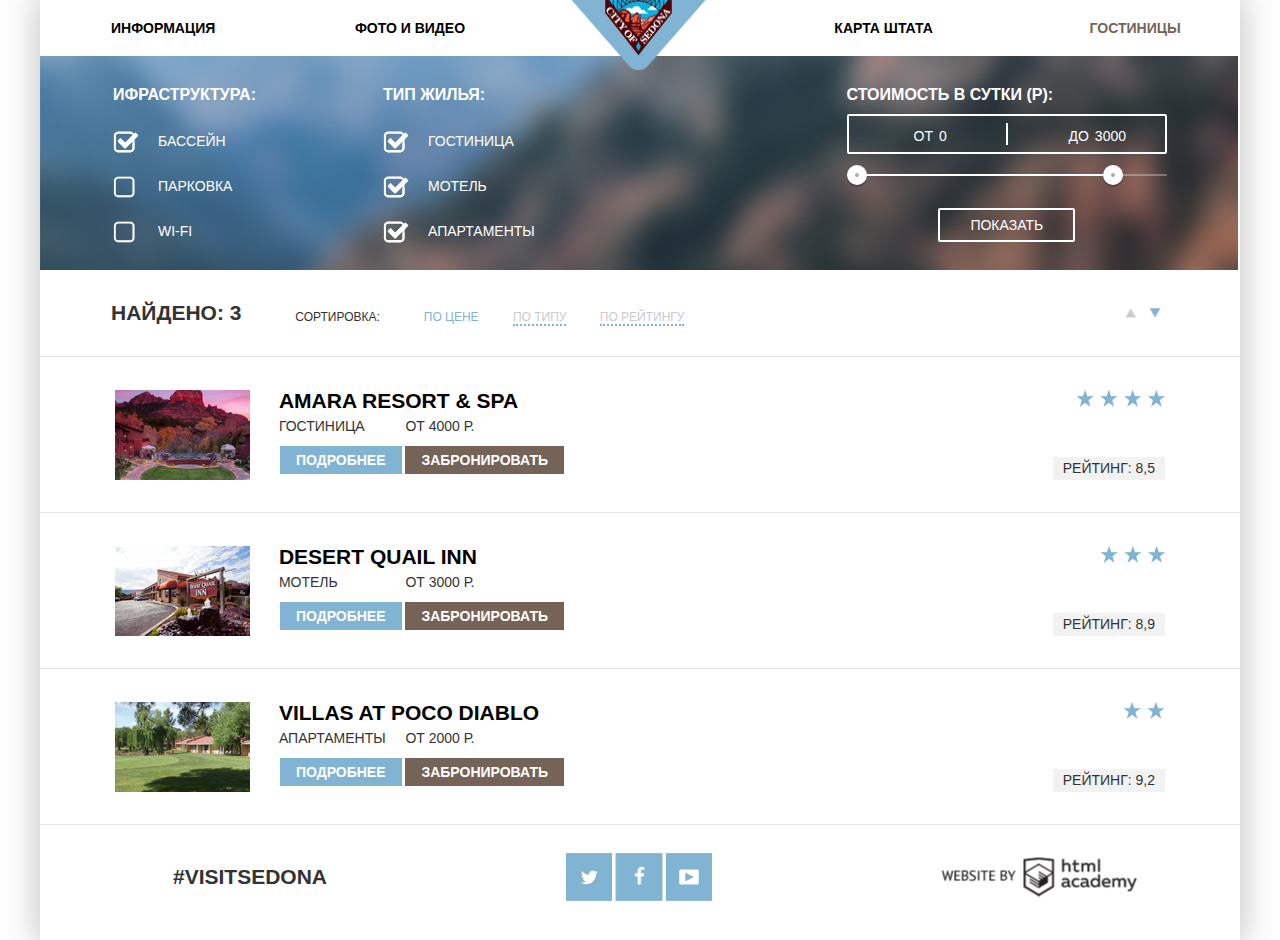
==== commit 864148c0: "итог10" ====
--- a/catalog.html
+++ b/catalog.html
@@ -25,32 +25,32 @@
                 <div class="search-options">
                     <form class="checkmenu" action="https://echo.htmlacademy.ru" method="get">
                         <fieldset class="form-checkbox-facilities">
-                            <legend>Ифраструктура:</legend>
+                            <legend class="legend-name">Ифраструктура:</legend>
                             <section>
-                                <input type="checkbox" name="facilities" value="Бассейн" id="pool" checked>
+                                <input class="input-item" type="checkbox" name="facilities" value="Бассейн" id="pool" checked>
                                 <label class="lable-name" for="pool"><a class="convenience-name" href="">Бассейн</a></label>
                             </section>
                             <section>
-                                <input type="checkbox" name="facilities" value="парковка" id="parking">
+                                <input class="input-item" type="checkbox" name="facilities" value="парковка" id="parking">
                                 <label class="lable-name" for="parking"><a class="convenience-name" href="">парковка</a></label>
                             </section>
                             <section>
-                                <input type="checkbox" name="facilities" value="Wi-Fi" id="wifi">
+                                <input class="input-item" type="checkbox" name="facilities" value="Wi-Fi" id="wifi">
                                 <label class="lable-name" for="wifi"><a class="convenience-name" href="">Wi-Fi</a></label>
                             </section>
                         </fieldset>
                         <fieldset class="form-checkbox" name="lodging">
-                            <legend>Тип жилья:</legend>
+                            <legend class="legend-name">Тип жилья:</legend>
                             <section>
-                                <input type="checkbox" name="lodging" value="Гостиница" id="hotel" checked>
+                                <input class="input-item" type="checkbox" name="lodging" value="Гостиница" id="hotel" checked>
                                 <label class="lable-name" for="hotel"><a class="convenience-name" href="">Гостиница</a></label>
                             </section>
                             <section>
-                                <input type="checkbox" name="lodging" value="Мотель" id="motel" checked>
+                                <input class="input-item" type="checkbox" name="lodging" value="Мотель" id="motel" checked>
                                 <label class="lable-name" for="motel"><a class="convenience-name" href="">Мотель</a></label>
                             </section>
                             <section>
-                                <input type="checkbox" name="lodging" value="Апартаменты" id="apartments" checked>
+                                <input class="input-item" type="checkbox" name="lodging" value="Апартаменты" id="apartments" checked>
                                 <label class="lable-name" for="apartments"><a class="convenience-name" href="">Апартаменты</a></label>
                             </section>
                         </fieldset>
@@ -84,8 +84,8 @@
                         </section>
                     </div>
                     <section>
-                        <a class="sorting-image up" href="#"></a>
-                        <a class="sorting-image down" href="#"></a>
+                        <a class="sorting-image up" href="#">верх</a>
+                        <a class="sorting-image down" href="#">низ</a>
                     </section>
                 </section>
                 <div class="catalog">
@@ -115,7 +115,7 @@
                         <section class="hotel-block">
                             <img src="img/quail.jpg" alt="desert quail inn" width="135" height="90">
                             <section class="hotel-text">
-                                <h2 class="hotel-name"><a href="#">desert quail inn</a></h2>
+                                <h2 class="hotel-name"><a href="#">desert quail inn </a></h2>
                                 <section class="hotel-info">
                                     <section class="hotel-info-left">
                                         <span class="hotel-type">мотель</span> 
--- a/css/min-style.css
+++ b/css/min-style.css
@@ -1 +1 @@
-body{min-width:1280px;margin:0;padding:0;font-size:14px;color:#333;font-weight:400;font-family:"PT SAns","Arial",sans-serif;text-transform:uppercase}.container{width:1200px;margin:auto;-webkit-box-shadow:0 0 30px 6px rgba(0,0,0,0.2);-moz-box-shadow:0 0 30px 6px rgba(0,0,0,0.2);-ms-box-shadow:0 0 30px 6px rgba(0,0,0,0.2);-o-box-shadow:0 0 30px 6px rgba(0,0,0,0.2);box-shadow:0 0 30px 6px rgba(0,0,0,0.2)}.main-header{position:relative}.main-navigation{width:1200px}.main-menu{list-style:none;margin:0;padding:0}.main-navigation li{display:inline-block;vertical-align:top;font-size:14px;line-height:26px;font-weight:700;width:20%;padding-top:15px;padding-bottom:15px}.main-navigation a{color:#000;text-decoration:none}.main-navigation a:hover{color:#81b3d2}.main-navigation a:active{color:#cacaca}.main-navigation li:nth-child(1){margin-left:71px;text-align:left}.main-navigation li:nth-child(2){text-align:left;margin-right:2px}.main-navigation li:nth-child(3){margin-left:92px;text-align:right}.main-navigation li:nth-child(4){text-align:right;margin-left:4px}.main-logo{position:absolute;width:140px;height:72px;right:0;left:0;margin:0 auto;z-index:2}.main-navigation .link-main{color:#766357}.main-content{width:1200px;margin:0;padding:0}.main-poster{height:434px;background-image:url(../img/fon.jpg);background-position:0 -55px;background-size:100%;background-repeat:no-repeat;background-color:#4776a0;display:-webkit-box;display:-webkit-flex;display:-ms-flexbox;display:flex;flex-direction:column;justify-content:space-between;align-items:center;padding-top:75px;border:0;position:relative}.main-poster img:nth-child(2){margin-top:25px}.main-poster img:nth-child(3){margin-top:35px}.main-description{text-align:center;width:500px;min-height:125px;margin:auto;padding:46px;margin-top:-5px}.main-tagline{font-size:21px;line-height:26px;color:#000;font-weight:700}.reason{margin-top:15px;display:inline-block;vertical-align:middle}.description-block-first{display:-webkit-box;display:-webkit-flex;display:-ms-flexbox;display:flex;max-height:258px;text-align:center;border:none}.blue{background-color:#81b3d2;color:#fff}.green{background-color:#eee}.advantage-item{min-height:210px;display:-webkit-box;display:-webkit-flex;display:-ms-flexbox;display:flex;text-align:center;flex-direction:column;justify-content:space-around;padding-bottom:45px}.item-tatle{margin-bottom:-14px}.headline{font-size:21px;line-height:21px;width:154px;margin:0 auto;margin-bottom:15px}.item-text{width:280px;margin:0 auto;margin-top:20px}.text{line-height:21px;width:290px}.description-block{width:360px;text-align:center;font-size:14px;line-height:21px;padding:50px 20px 57px}.second-advantage{display:-webkit-box;display:-webkit-flex;display:-ms-flexbox;display:flex}.first-advantage{display:-webkit-box;display:-webkit-flex;display:-ms-flexbox;display:flex;flex-direction:row;justify-content:space-around;align-items:center;min-height:330px}.item-image{align-self:flex-start}.item-tatle{font-size:21px;line-height:21px;font-weight:700;align-self:center}.item-text{font-size:14px;line-height:21px;align-self:flex-end}.hotel-search{text-align:center;width:500px;min-height:205px;margin:auto;padding:45px}.item-tatle{margin-top:30px}.text{margin:0;margin-top:30px}.item-pic{height:80px;position:relative}.item-pic::before{content:"";position:absolute;top:69%;left:50%;transform:translate(-50%,-50%);background-image:url(../img/sprites.png);background-repeat:no-repeat}.house-item::before{width:75px;height:72px;background-position:-10px -909px}.food-item::before{width:74px;height:70px;background-position:-10px -187px}.suvenir-item::before{width:64px;height:76px;background-position:-10px -1163px}.hotel{width:1200px;padding-top:12px;text-align:center;background-color:#fff;position:relative;z-index:3}.hotel h2{font-size:30px;line-height:32px;color:#000;font-weight:700;font-family:"PT Sans","Arial",sans-serif;text-transform:uppercase}.hotel p{width:440px;line-height:24px;font-size:14px;color:#000;font-weight:400;font-family:"PT Sans","Arial",sans-serif;text-transform:uppercase;margin:25px auto 47px}.hotel a{display:block;width:568px;margin-left:auto;margin-right:auto;padding-top:32px;padding-bottom:33px;text-decoration:none;font-size:21px;font-weight:700;color:#fff;background-color:#766357;font-family:"PT Sans","Arial",sans-serif;text-transform:uppercase}.hotel-book{width:1200px;height:470px;background-image:url(../img/map.png);background-color:#c2d4a2;position:relative;z-index:1}.hotel-book-window{display:block;width:458px;padding:55px;position:absolute;top:0;left:50%;-webkit-transform:translateX(-50%);transform:translateX(-50%);background-color:#fff;-webkit-box-shadow:0 14px 55px -9px rgba(0,0,0,0.3);-moz-box-shadow:0 14px 55px -9px rgba(0,0,0,0.3);-ms-box-shadow:0 14px 55px -9px rgba(0,0,0,0.3);-o-box-shadow:0 14px 55px -9px rgba(0,0,0,0.3);box-shadow:0 14px 55px -9px rgba(0,0,0,0.3)}.no-js .hotel-book-window{display:-webkit-box;display:-webkit-flex;display:-ms-flexbox;display:flex}.hotel-book-window-close{display:none}.hotel-book-window-show{display:-webkit-box;display:-webkit-flex;display:-ms-flexbox;display:flex;-webkit-animation-name:bounce;-webkit-animation-duration:2s;animation-duration:2s}@-webkit-keyframes bounce{0%{-webkit-transform:translateX(-1000px);transform:translateX(-1000px)}100%{-webkit-transform:translateX (0);transform:translateX(0)}}@keyframes bounce{0%{-webkit-transform:translateX(-1000px);transform:translateX(-1000px)}100%{-webkit-transform:translateX(0);transform:translateX(0)}}.hotel-book form{width:456px;margin-left:auto;margin-right:auto;background-color:#fff;font-size:0}.booking-dates,.booking-adult,.booking-children,.hotel-book-window label{display:inline-block;vertical-align:middle}.booking-dates{width:456px;height:39px;margin-bottom:28px;font-size:0;line-height:0;vertical-align:middle;position:relative}.booking-dates label{display:inline-block;width:112px;padding:0;font-size:14px;line-height:21px;font-weight:700;font-family:"PT Sans","Arial",sans-serif;text-transform:uppercase;vertical-align:middle}.hotel-book input[type="text"]{display:inline-block;width:332px;height:39px;border:0;padding:0;padding-left:12px;background-color:#f2f2f2;font-family:"PT Sans","Arial",sans-serif;font-size:14px;line-height:26px;font-weight:700;text-transform:uppercase;vertical-align:middle}.calendar{font-size:0}.booking-dates .calendar::before{content:"";position:absolute;top:50%;right:9px;-webkit-transform:translateY(-50%);transform:translateY(-50%);background-image:url(../img/sprites.png);background-repeat:no-repeat;width:21px;height:22px;background-position:-10px -361px}.booking-dates .calendar:hover::before{width:21px;height:22px;background-position:-10px -277px}.booking-dates .calendar:active::before{width:21px;height:22px;background-position:-10px -319px}.hotel-book input[type="text"]:hover{background-color:#ebebeb}.hotel-book input[type="text"]:focus{outline:2px solid #e5e5e5;background-color:#fff}.booking-adult{margin-top:2px;margin-bottom:52px;font-size:0;line-height:0;vertical-align:middle}.booking-children{margin-top:2px;margin-left:51px;margin-bottom:52px;font-size:0;line-height:0;vertical-align:middle}.booking-children label{display:inline-block;width:62px;padding:0;margin:0;text-align:left;font-size:14px;line-height:26px;font-weight:700;vertical-align:middle}.booking-adult label{display:inline-block;width:109px;padding:0;margin:0;text-align:left;font-size:14px;line-height:26px;font-weight:700;vertical-align:middle}.common[type="button"],input[type="number"]{display:inline-block;width:39px;height:39px;margin:0;border:0;padding:0;background-color:#f2f2f2;font-family:"PT Sans","Arial",sans-serif;font-size:14px;line-height:26px;font-weight:700;text-align:center;vertical-align:middle}.sign{font-size:21px;line-height:26px;color:#a9a9a9;border:none;text-decoration:none}.sign:hover{outline:none;color:#000;text-decoration:none}.sign:active{outline:none;color:#81b3d2;text-decoration:none}.common[type="button"]:focus,input[type="number"]:focus{outline:none}.sign{text-decoration:none}input[type="number"]::-webkit-inner-spin-button,input[type="number"]::-webkit-outer-spin-button{-webkit-appearance:none;margin:0}input[type="number"]{-moz-appearance:textfield}.hotel-book input[type="submit"]{width:456px;height:58px;border:none;padding:0;margin-bottom:0;background-color:#81b3d2;color:#fff;font-family:"PT Sans","Arial",sans-serif;font-size:21px;font-weight:700;text-transform:uppercase}.hotel-book input[type="submit"]:hover{background-color:#669ec0;border:none}.hotel-book input[type="submit"]:active{color:rgba(255,255,255,0.3);background-color:#5496bd;border:none}.hotel-book input[type="submit"]:focus{border:none}.main-footer{width:1083px;height:40px;display:-webkit-box;display:-webkit-flex;display:-ms-flexbox;display:flex;padding-top:40px;padding-bottom:35px;padding-left:133px}.hastag{width:160px;margin-right:240px;font-size:21px;font-weight:700;padding-top:-2px}.social{margin-bottom:55px;width:155px}.develop-link{margin-left:auto;margin-right:193px}.web-text{margin-left:15px}.social-btn{display:inline-block;vertical-align:top;width:46px;height:48px;font-size:0;position:relative}.social-btn::before{content:"";position:absolute;top:25%;left:35%;transform:translate(-50%,-50%);background-image:url(../img/sprites.png);background-repeat:no-repeat}.social-twitter::before{width:46px;height:48px;background-position:-10px -1710px}.social-twitter:hover::before{width:46px;height:48px;background-position:-10px -1574px}.social-twitter:active::before{width:46px;height:48px;background-position:-10px -1642px}.social-facebook::before{width:47px;height:48px;background-position:-10px -841px}.social-facebook:hover::before{width:47px;height:48px;background-position:-10px -705px}.social-facebook:active::before{width:47px;height:48px;background-position:-10px -773px}.social-youtube::before{width:46px;height:48px;background-position:-10px -1506px}.social-youtube:hover::before{width:46px;height:48px;background-position:-10px -1370px}.social-youtube:active::before{width:46px;height:48px;background-position:-10px -1438px}.develop{display:inline-block;vertical-align:top;width:46px;height:48px;font-size:0;position:relative}.develop::before{content:"";position:absolute;top:25%;left:48%;transform:translate(-50%,-50%);background-image:url(../img/sprites.png);background-repeat:no-repeat}.htmlacademy-link::before{width:195px;height:39px;background-position:-10px -128px}.htmlacademy-link:hover::before{width:195px;height:39px;background-position:-10px -10px}.htmlacademy-link:active::before{width:195px;height:39px;background-position:-10px -69px}.search-options{width:1056px;height:158px;background-image:url(../img/filterbackground.jpg);background-position:0 -75px;background-color:#5b88b1;padding:28px 71px;font-size:0;line-height:0;color:#fff;display:-webkit-box;display:-webkit-flex;display:-ms-flexbox;display:flex}.checkmenu{display:-webkit-box;display:-webkit-flex;display:-ms-flexbox;display:flex;width:1056px}input[type="checkbox"]{display:none}input[type="checkbox"]+.lable-name{display:block;margin:25px 0;line-height:20px;padding-left:45px;position:relative;cursor:pointer}input[type="checkbox"]+.lable-name::before{content:"";width:22px;height:22px;background-position:-10px -1952px;background-image:url(../img/sprites.png);background-repeat:no-repeat;position:absolute;top:0;left:0}input[type="checkbox"]:checked+.lable-name::after{content:"";position:absolute;top:0;left:0;background-image:url(../img/sprites.png);background-repeat:no-repeat;width:26px;height:22px;background-position:-10px -487px}.form-checkbox-facilities,.form-checkbox{border:none;margin-right:125px;padding-top:1px}legend{font-size:16px;line-height:21px;font-weight:700}.lable-name{font-size:14px;line-height:45px}.convenience-name{text-decoration:none;color:#fff}.filter-range{width:460px;margin:auto;color:#fff;text-transform:uppercase}.filter-range-title{margin-bottom:9px;font-weight:600;font-size:16px;line-height:21px}.price-controls{position:relative;height:36px;margin-bottom:20px;font-size:0;border:2px solid #fff;border-radius:2px}.price-controls::after{content:"";position:absolute;top:50%;left:50%;width:2px;height:22px;background:#fff;transform:translate(-50%,-50%)}.price-controls label{display:inline-block;font-size:14px;line-height:38px;vertical-align:top;cursor:pointer}.price-controls .min-price,.price-controls .max-price{width:90px;padding-left:65px}.price-controls input{width:50px;margin:0;color:inherit;font:inherit;background:none;border:none}.range-controls{position:relative;margin-bottom:32px}.range-controls .scale{height:2px;background:rgba(255,255,255,0.3)}.range-controls .bar{width:80%;height:2px;background:#fff}.range-toggle{position:absolute;top:-9px;width:4px;height:4px;background:#ababab;border:8px solid #fff;border-radius:50%;box-shadow:0 2px 1px 0 rgba(0,1,1,0.2);cursor:pointer}.range-toggle:hover{background:#1c4f80}.range-toggle-min{left:0}.range-toggle-max{left:80%}.btn-transparent{display:block;margin:0 auto;padding:5px 30px;font-size:14px;line-height:20px;color:#fff;text-transform:uppercase;background:transparent;border:2px solid #fff;border-radius:2px;cursor:pointer}.btn-transparent:hover{color:#000;background:#fff}.sorting-bar{display:-webkit-box;display:-webkit-flex;display:-ms-flexbox;display:flex;align-items:center;justify-content:space-between;padding-left:71px;padding-right:75px;min-height:86px}.sorting-bar-info section{display:inline-block;vertical-align:bottom}.find-text{font-size:21px;font-weight:700;display:inline-block;vertical-align:bottom}.find-text-sorting{font-size:12px;margin-left:50px;margin-right:40px;display:inline-block;vertical-align:bottom}.type-sorting{font-size:12px;margin-top:-1px}.sorting-main{text-decoration:none;color:#81b3d2;border-bottom:none;margin-right:31px}.sorting{margin-right:30px;border-bottom:2px dotted #81b3d2;text-decoration:none;color:#cacaca}.sorting:hover{border-bottom:2px dotted #81b3d2;text-decoration:none;color:#81b3d2}.sorting:active{border-bottom:none;text-decoration:none;color:#000}.sorting-image{display:inline-block;width:20px;height:20px;position:relative;vertical-align:bottom}.sorting-image::before{content:"";position:absolute;top:50%;left:50%;transform:translate(-50%,-50%);background-image:url(../img/sprites.png);background-repeat:no-repeat}.up::before{width:11px;height:10px;background-position:-10px -1838px}.up:hover::before{width:11px;height:10px;background-position:-10px -1778px}.up:active::before{width:11px;height:10px;background-position:-10px -1808px}.down::before{width:11px;height:10px;background-position:-10px -645px}.hotel-item{display:-webkit-box;display:-webkit-flex;display:-ms-flexbox;display:flex;justify-content:space-between;min-height:155px;border-bottom:1px solid #e5e5e5;padding-left:75px;padding-right:75px;align-items:center}.hotel-item:first-child{border-top:1px solid #e5e5e5}.hotel-block img,.hotel-block .hotel-text{display:inline-block;vertical-align:top}.hotel-text{margin-left:25px}.hotel-name{margin:0}.hotel-name a{vertical-align:top;line-height:1;color:#000;font-size:21px;text-decoration:none}.hotel-name a:hover{color:#c2d9e8}.hotel-name a:active{color:#cacaca}.hotel-info{margin-top:4px}.hotel-info section{display:inline-block;vertical-align:middle}.hotel-info section a{margin-top:12px}.info{background-color:#81b3d2;margin-left:1px}.reser,.info{display:block;font-weight:700;font-size:14px;text-decoration:none;color:#fff;padding:6px 16px}.info:hover{background-color:#669ec0}.info:active{background-color:#5496bd;color:#94b9d2}.reser:hover{background-color:#604e43}.reser:active{background-color:#503e33;color:#928a85}.reser{background-color:#766357}.score{background-color:#f2f2f2;padding:3px 10px}.hotel-rating{display:-webkit-box;display:-webkit-flex;display:-ms-flexbox;display:flex;justify-content:space-between;flex-direction:column;height:90px;text-align:right}.star{position:relative}.star::before{content:"";position:absolute;top:0;right:0;background-image:url(../img/sprites.png);background-repeat:no-repeat}.fourstar::before{width:89px;height:17px;background-position:-10px -1259px}.treestar::before{width:65px;height:17px;background-position:-10px -1296px}.twostar::before{width:42px;height:17px;background-position:-10px -1333px}.sprite{background-image:url(../img/sprites.png);background-repeat:no-repeat;display:block}.sprite-academy-pointing{width:195px;height:39px;background-position:-10px -10px}.sprite-academy-push{width:195px;height:39px;background-position:-10px -69px}.sprite-academy-rest{width:195px;height:39px;background-position:-10px -128px}.sprite-burger{width:74px;height:70px;background-position:-10px -187px}.sprite-calendar-pointing{width:21px;height:22px;background-position:-10px -277px}.sprite-calendar-push{width:21px;height:22px;background-position:-10px -319px}.sprite-calendar-rest{width:21px;height:22px;background-position:-10px -361px}.sprite-check-block{width:26px;height:22px;background-position:-10px -403px}.sprite-check-pointing{width:26px;height:22px;background-position:-10px -445px}.sprite-check-rest{width:26px;height:22px;background-position:-10px -487px}.sprite-circle-block{width:20px;height:23px;background-position:-10px -529px}.sprite-circle-rest{width:20px;height:23px;background-position:-10px -572px}.sprite-down-up-pointing{width:11px;height:10px;background-position:-10px -615px}.sprite-down-up-push{width:11px;height:10px;background-position:-10px -645px}.sprite-down-up-rest{width:11px;height:10px;background-position:-10px -675px}.sprite-face-pointing{width:47px;height:48px;background-position:-10px -705px}.sprite-face-push{width:47px;height:48px;background-position:-10px -773px}.sprite-face-rest{width:47px;height:48px;background-position:-10px -841px}.sprite-house{width:75px;height:72px;background-position:-10px -909px}.sprite-minus-pointing{width:12px;height:3px;background-position:-10px -1001px}.sprite-minus-push{width:12px;height:3px;background-position:-10px -1024px}.sprite-minus-rest{width:12px;height:3px;background-position:-10px -1047px}.sprite-plus-pointing{width:11px;height:11px;background-position:-10px -1070px}.sprite-plus-push{width:11px;height:11px;background-position:-10px -1101px}.sprite-plus-rest{width:11px;height:11px;background-position:-10px -1132px}.sprite-souvenir{width:64px;height:76px;background-position:-10px -1163px}.sprite-starfour{width:89px;height:17px;background-position:-10px -1259px}.sprite-starthree{width:65px;height:17px;background-position:-10px -1296px}.sprite-startwo{width:42px;height:17px;background-position:-10px -1333px}.sprite-tube-pointing{width:46px;height:48px;background-position:-10px -1370px}.sprite-tube-push{width:46px;height:48px;background-position:-10px -1438px}.sprite-tube-rest{width:46px;height:48px;background-position:-10px -1506px}.sprite-twitter-pointing{width:46px;height:48px;background-position:-10px -1574px}.sprite-twitter-push{width:46px;height:48px;background-position:-10px -1642px}.sprite-twitter-rest{width:46px;height:48px;background-position:-10px -1710px}.sprite-up-down-pointing{width:11px;height:10px;background-position:-10px -1778px}.sprite-up-down-push{width:11px;height:10px;background-position:-10px -1808px}.sprite-up-down-rest{width:11px;height:10px;background-position:-10px -1838px}.sprite-window-block{width:22px;height:22px;background-position:-10px -1868px}.sprite-window-pointing{width:22px;height:22px;background-position:-10px -1910px}.sprite-window-rest{width:22px;height:22px;background-position:-10px -1952px}+body{min-width:1280px;margin:0;padding:0;font-size:14px;color:#333;font-weight:400;font-family:"PT SAns","Arial",sans-serif;text-transform:uppercase}.container{width:1200px;margin:auto;-webkit-box-shadow:0 0 30px 6px rgba(0,0,0,0.2);-moz-box-shadow:0 0 30px 6px rgba(0,0,0,0.2);-ms-box-shadow:0 0 30px 6px rgba(0,0,0,0.2);-o-box-shadow:0 0 30px 6px rgba(0,0,0,0.2);box-shadow:0 0 30px 6px rgba(0,0,0,0.2)}.main-header{position:relative}.main-navigation{width:1200px}.main-menu{list-style:none;margin:0;padding:0}.main-navigation li{display:inline-block;vertical-align:top;font-size:14px;line-height:26px;font-weight:700;width:20%;padding-top:15px;padding-bottom:15px}.main-navigation a{color:#000;text-decoration:none}.main-navigation a:hover{color:#81b3d2}.main-navigation a:active{color:#cacaca}.main-navigation li:nth-child(1){margin-left:71px;text-align:left}.main-navigation li:nth-child(2){text-align:left;margin-right:2px}.main-navigation li:nth-child(3){margin-left:92px;text-align:right}.main-navigation li:nth-child(4){text-align:right;margin-left:4px}.main-logo{position:absolute;width:140px;height:72px;right:0;left:0;margin:0 auto;z-index:2}.main-navigation .link-main{color:#766357}.main-content{width:1200px;margin:0;padding:0}.main-poster{height:434px;background-image:url(../img/fon.jpg);background-position:0 -55px;background-size:100%;background-repeat:no-repeat;background-color:#4776a0;display:-webkit-box;display:-webkit-flex;display:-ms-flexbox;display:flex;flex-direction:column;justify-content:space-between;align-items:center;padding-top:75px;border:0;position:relative}.main-poster img:nth-child(2){margin-top:25px}.main-poster img:nth-child(3){margin-top:35px}.main-description{text-align:center;width:500px;min-height:125px;margin:auto;padding:46px;margin-top:-5px}.main-tagline{font-size:21px;line-height:26px;color:#000;font-weight:700}.reason{margin-top:15px;display:inline-block;vertical-align:middle}.description-block-first{display:-webkit-box;display:-webkit-flex;display:-ms-flexbox;display:flex;max-height:258px;text-align:center;border:none}.blue{background-color:#81b3d2;color:#fff}.green{background-color:#eee}.advantage-item{min-height:210px;display:-webkit-box;display:-webkit-flex;display:-ms-flexbox;display:flex;text-align:center;flex-direction:column;justify-content:space-around;padding-bottom:45px}.item-tatle{margin-bottom:-14px}.headline{font-size:21px;line-height:21px;width:154px;margin:0 auto;margin-bottom:15px}.item-text{width:280px;margin:0 auto;margin-top:20px}.text{line-height:21px;width:290px}.description-block{width:360px;text-align:center;font-size:14px;line-height:21px;padding:50px 20px 57px}.second-advantage{display:-webkit-box;display:-webkit-flex;display:-ms-flexbox;display:flex}.first-advantage{display:-webkit-box;display:-webkit-flex;display:-ms-flexbox;display:flex;flex-direction:row;justify-content:space-around;align-items:center;min-height:330px}.item-image{align-self:flex-start}.item-tatle{font-size:21px;line-height:21px;font-weight:700;align-self:center}.item-text{font-size:14px;line-height:21px;align-self:flex-end}.hotel-search{text-align:center;width:500px;min-height:205px;margin:auto;padding:45px}.item-tatle{margin-top:30px}.text{margin:0;margin-top:30px}.item-pic{height:80px;position:relative}.item-pic::before{content:"";position:absolute;top:69%;left:50%;transform:translate(-50%,-50%);background-image:url(../img/sprites.png);background-repeat:no-repeat}.house-item::before{width:75px;height:72px;background-position:-10px -909px}.food-item::before{width:74px;height:70px;background-position:-10px -187px}.suvenir-item::before{width:64px;height:76px;background-position:-10px -1163px}.hotel{width:1200px;padding-top:12px;text-align:center;background-color:#fff;position:relative;z-index:3}.hotel h2{font-size:30px;line-height:32px;color:#000;font-weight:700;font-family:"PT Sans","Arial",sans-serif;text-transform:uppercase}.hotel p{width:440px;line-height:24px;font-size:14px;color:#000;font-weight:400;font-family:"PT Sans","Arial",sans-serif;text-transform:uppercase;margin:25px auto 47px}.hotel a{display:block;width:568px;margin-left:auto;margin-right:auto;padding-top:32px;padding-bottom:33px;text-decoration:none;font-size:21px;font-weight:700;color:#fff;background-color:#766357;font-family:"PT Sans","Arial",sans-serif;text-transform:uppercase}.hotel-book{width:1200px;height:470px;background-image:url(../img/map.png);background-color:#c2d4a2;position:relative;z-index:1}.hotel-book-window{display:block;width:458px;padding:55px;position:absolute;top:0;left:50%;-webkit-transform:translateX(-50%);transform:translateX(-50%);background-color:#fff;-webkit-box-shadow:0 14px 55px -9px rgba(0,0,0,0.3);-moz-box-shadow:0 14px 55px -9px rgba(0,0,0,0.3);-ms-box-shadow:0 14px 55px -9px rgba(0,0,0,0.3);-o-box-shadow:0 14px 55px -9px rgba(0,0,0,0.3);box-shadow:0 14px 55px -9px rgba(0,0,0,0.3)}.no-js .hotel-book-window{display:-webkit-box;display:-webkit-flex;display:-ms-flexbox;display:flex}.hotel-book-window-close{display:none}.hotel-book-window-show{display:-webkit-box;display:-webkit-flex;display:-ms-flexbox;display:flex;-webkit-animation-name:bounce;-webkit-animation-duration:2s;animation-duration:2s}@-webkit-keyframes bounce{0%{-webkit-transform:translateX(-1000px);transform:translateX(-1000px)}100%{-webkit-transform:translateX (0);transform:translateX(0)}}@keyframes bounce{0%{-webkit-transform:translateX(-1000px);transform:translateX(-1000px)}100%{-webkit-transform:translateX(0);transform:translateX(0)}}.hotel-book form{width:456px;margin-left:auto;margin-right:auto;background-color:#fff;font-size:0}.booking-dates,.booking-adult,.booking-children,.hotel-book-window .form-search{display:inline-block;vertical-align:middle}.booking-dates{width:456px;height:39px;margin-bottom:28px;font-size:0;line-height:0;vertical-align:middle;position:relative}.booking-dates .form-search{display:inline-block;width:112px;padding:0;font-size:14px;line-height:21px;font-weight:700;font-family:"PT Sans","Arial",sans-serif;text-transform:uppercase;vertical-align:middle}.hotel-book .input-text{display:inline-block;width:332px;height:39px;border:0;padding:0;padding-left:12px;background-color:#f2f2f2;font-family:"PT Sans","Arial",sans-serif;font-size:14px;line-height:26px;font-weight:700;text-transform:uppercase;vertical-align:middle}.calendar{font-size:0}.booking-dates .calendar::before{content:"";position:absolute;top:50%;right:9px;-webkit-transform:translateY(-50%);transform:translateY(-50%);background-image:url(../img/sprites.png);background-repeat:no-repeat;width:21px;height:22px;background-position:-10px -361px}.booking-dates .calendar:hover::before{width:21px;height:22px;background-position:-10px -277px}.booking-dates .calendar:active::before{width:21px;height:22px;background-position:-10px -319px}.hotel-book .input-text:hover{background-color:#ebebeb}.hotel-book .input-text:focus{outline:2px solid #e5e5e5;background-color:#fff}.booking-adult{margin-top:2px;margin-bottom:52px;font-size:0;line-height:0;vertical-align:middle}.booking-children{margin-top:2px;margin-left:51px;margin-bottom:52px;font-size:0;line-height:0;vertical-align:middle}.booking-children .form-search{display:inline-block;width:62px;padding:0;margin:0;text-align:left;font-size:14px;line-height:26px;font-weight:700;vertical-align:middle}.booking-adult .form-search{display:inline-block;width:109px;padding:0;margin:0;text-align:left;font-size:14px;line-height:26px;font-weight:700;vertical-align:middle}.common[type="button"],.input-number{display:inline-block;width:39px;height:39px;margin:0;border:0;padding:0;background-color:#f2f2f2;font-family:"PT Sans","Arial",sans-serif;font-size:14px;line-height:26px;font-weight:700;text-align:center;vertical-align:middle}.common[type="button"]{font-size:21px;line-height:26px;color:#a9a9a9;border:none;text-decoration:none}.common[type="button"]:hover,.common[type="button"]:focus{outline:none;color:#000;text-decoration:none}.common[type="button"]:active{outline:none;color:#81b3d2;text-decoration:none}.common[type="button"]:focus,.input-number:focus{outline:none}.sign{text-decoration:none}.input-number::-webkit-inner-spin-button,.input-number::-webkit-outer-spin-button{-webkit-appearance:none;margin:0}.input-number{-moz-appearance:textfield}.hotel-book .input-submit{width:456px;height:58px;border:none;padding:0;margin-bottom:0;background-color:#81b3d2;color:#fff;font-family:"PT Sans","Arial",sans-serif;font-size:21px;font-weight:700;text-transform:uppercase}.hotel-book .input-submit:hover{background-color:#669ec0;border:none}.hotel-book .input-submit:active{color:rgba(255,255,255,0.3);background-color:#5496bd;border:none}.hotel-book .input-submit:focus{border:none}.main-footer{width:1083px;height:40px;display:-webkit-box;display:-webkit-flex;display:-ms-flexbox;display:flex;padding-top:40px;padding-bottom:35px;padding-left:133px}.hastag{width:160px;margin-right:240px;font-size:21px;font-weight:700;padding-top:-2px}.social{margin-bottom:55px;width:155px}.develop-link{margin-left:auto;margin-right:193px}.web-text{margin-left:15px}.social-btn{display:inline-block;vertical-align:top;width:46px;height:48px;font-size:0;position:relative}.social-btn::before{content:"";position:absolute;top:25%;left:35%;transform:translate(-50%,-50%);background-image:url(../img/sprites.png);background-repeat:no-repeat}.social-twitter::before{width:46px;height:48px;background-position:-10px -1710px}.social-twitter:hover::before{width:46px;height:48px;background-position:-10px -1574px}.social-twitter:active::before{width:46px;height:48px;background-position:-10px -1642px}.social-facebook::before{width:47px;height:48px;background-position:-10px -841px}.social-facebook:hover::before{width:47px;height:48px;background-position:-10px -705px}.social-facebook:active::before{width:47px;height:48px;background-position:-10px -773px}.social-youtube::before{width:46px;height:48px;background-position:-10px -1506px}.social-youtube:hover::before{width:46px;height:48px;background-position:-10px -1370px}.social-youtube:active::before{width:46px;height:48px;background-position:-10px -1438px}.develop{display:inline-block;vertical-align:top;width:46px;height:48px;font-size:0;position:relative}.develop::before{content:"";position:absolute;top:25%;left:48%;transform:translate(-50%,-50%);background-image:url(../img/sprites.png);background-repeat:no-repeat}.htmlacademy-link::before{width:195px;height:39px;background-position:-10px -128px}.htmlacademy-link:hover::before{width:195px;height:39px;background-position:-10px -10px}.htmlacademy-link:active::before{width:195px;height:39px;background-position:-10px -69px}.search-options{width:1056px;height:158px;background-image:url(../img/filterbackground.jpg);background-position:0 -75px;background-color:#5b88b1;padding:28px 71px;font-size:0;line-height:0;color:#fff;display:-webkit-box;display:-webkit-flex;display:-ms-flexbox;display:flex}.checkmenu{display:-webkit-box;display:-webkit-flex;display:-ms-flexbox;display:flex;width:1056px}.input-item{display:none}.input-item+.lable-name{display:block;margin:25px 0;line-height:20px;padding-left:45px;position:relative;cursor:pointer}.input-item+.lable-name::before{content:"";width:22px;height:22px;background-position:-10px -1952px;background-image:url(../img/sprites.png);background-repeat:no-repeat;position:absolute;top:0;left:0}.input-item:checked+.lable-name::after{content:"";position:absolute;top:0;left:0;background-image:url(../img/sprites.png);background-repeat:no-repeat;width:26px;height:22px;background-position:-10px -487px}.input-item:disabled+.lable-name::before{content:"";position:absolute;top:0;left:0;background-image:url(../img/sprites.png);background-repeat:no-repeat;width:22px;height:22px;background-position:-10px -1868px}.input-item:disabled:checked+.lable-name::after{content:"";position:absolute;top:0;left:0;background-image:url(../img/sprites.png);background-repeat:no-repeat;width:26px;height:22px;background-position:-10px -403px}.form-checkbox-facilities,.form-checkbox{border:none;margin-right:125px;padding-top:1px}.legend-name{font-size:16px;line-height:21px;font-weight:700}.lable-name{font-size:14px;line-height:45px}.convenience-name{text-decoration:none;color:#fff}.filter-range{width:460px;margin:auto;color:#fff;text-transform:uppercase}.filter-range-title{margin-bottom:9px;font-weight:600;font-size:16px;line-height:21px}.price-controls{position:relative;height:36px;margin-bottom:20px;font-size:0;border:2px solid #fff;border-radius:2px}.price-controls::after{content:"";position:absolute;top:50%;left:50%;width:2px;height:22px;background:#fff;transform:translate(-50%,-50%)}.price-controls label{display:inline-block;font-size:14px;line-height:38px;vertical-align:top;cursor:pointer}.price-controls .min-price,.price-controls .max-price{width:90px;padding-left:65px}.price-controls input{width:50px;margin:0;color:inherit;font:inherit;background:none;border:none}.range-controls{position:relative;margin-bottom:32px}.range-controls .scale{height:2px;background:rgba(255,255,255,0.3)}.range-controls .bar{width:80%;height:2px;background:#fff}.range-toggle{position:absolute;top:-9px;width:4px;height:4px;background:#ababab;border:8px solid #fff;border-radius:50%;box-shadow:0 2px 1px 0 rgba(0,1,1,0.2);cursor:pointer}.range-toggle:hover{background:#1c4f80}.range-toggle-min{left:0}.range-toggle-max{left:80%}.btn-transparent{display:block;margin:0 auto;padding:5px 30px;font-size:14px;line-height:20px;color:#fff;text-transform:uppercase;background:transparent;border:2px solid #fff;border-radius:2px;cursor:pointer}.btn-transparent:hover{color:#000;background:#fff}.sorting-bar{display:-webkit-box;display:-webkit-flex;display:-ms-flexbox;display:flex;align-items:center;justify-content:space-between;padding-left:71px;padding-right:75px;min-height:86px}.sorting-bar-info section{display:inline-block;vertical-align:bottom}.find-text{font-size:21px;font-weight:700;display:inline-block;vertical-align:bottom}.find-text-sorting{font-size:12px;margin-left:50px;margin-right:40px;display:inline-block;vertical-align:bottom}.type-sorting{font-size:12px;margin-top:-1px}.sorting-main{text-decoration:none;color:#81b3d2;border-bottom:none;margin-right:31px}.sorting{margin-right:30px;border-bottom:2px dotted #81b3d2;text-decoration:none;color:#cacaca}.sorting:hover{border-bottom:2px dotted #81b3d2;text-decoration:none;color:#81b3d2}.sorting:active{border-bottom:none;text-decoration:none;color:#000}.sorting-image{display:inline-block;width:20px;height:20px;font-size:0;position:relative;vertical-align:bottom}.sorting-image::before{content:"";position:absolute;top:50%;left:50%;transform:translate(-50%,-50%);background-image:url(../img/sprites.png);background-repeat:no-repeat}.up::before{width:11px;height:10px;background-position:-10px -1838px}.up:hover::before{width:11px;height:10px;background-position:-10px -1778px}.up:active::before{width:11px;height:10px;background-position:-10px -1808px}.down::before{width:11px;height:10px;background-position:-10px -645px}.hotel-item{display:-webkit-box;display:-webkit-flex;display:-ms-flexbox;display:flex;justify-content:space-between;min-height:155px;border-bottom:1px solid #e5e5e5;padding-left:75px;padding-right:75px;align-items:center}.hotel-item:first-child{border-top:1px solid #e5e5e5}.hotel-block img,.hotel-block .hotel-text{display:inline-block;vertical-align:top}.hotel-text{margin-left:25px}.hotel-name{margin:0}.hotel-name a{vertical-align:top;line-height:1;color:#000;font-size:21px;text-decoration:none}.hotel-name a:hover{color:#c2d9e8}.hotel-name a:active{color:#cacaca}.hotel-info{margin-top:4px}.hotel-info section{display:inline-block;vertical-align:middle}.hotel-info section a{margin-top:12px}.info{background-color:#81b3d2;margin-left:1px}.reser,.info{display:block;font-weight:700;font-size:14px;text-decoration:none;color:#fff;padding:6px 16px}.info:hover{background-color:#669ec0}.info:active{background-color:#5496bd;color:#94b9d2}.reser:hover{background-color:#604e43}.reser:active{background-color:#503e33;color:#928a85}.reser{background-color:#766357}.score{background-color:#f2f2f2;padding:3px 10px}.hotel-rating{display:-webkit-box;display:-webkit-flex;display:-ms-flexbox;display:flex;justify-content:space-between;flex-direction:column;height:90px;text-align:right}.star{font-size:0;position:relative}.star::before{content:"";position:absolute;top:0;right:0;background-image:url(../img/sprites.png);background-repeat:no-repeat}.fourstar::before{width:89px;height:17px;background-position:-10px -1259px}.treestar::before{width:65px;height:17px;background-position:-10px -1296px}.twostar::before{width:42px;height:17px;background-position:-10px -1333px}.sprite{background-image:url(../img/sprites.png);background-repeat:no-repeat;display:block}.sprite-academy-pointing{width:195px;height:39px;background-position:-10px -10px}.sprite-academy-push{width:195px;height:39px;background-position:-10px -69px}.sprite-academy-rest{width:195px;height:39px;background-position:-10px -128px}.sprite-burger{width:74px;height:70px;background-position:-10px -187px}.sprite-calendar-pointing{width:21px;height:22px;background-position:-10px -277px}.sprite-calendar-push{width:21px;height:22px;background-position:-10px -319px}.sprite-calendar-rest{width:21px;height:22px;background-position:-10px -361px}.sprite-check-block{width:26px;height:22px;background-position:-10px -403px}.sprite-check-pointing{width:26px;height:22px;background-position:-10px -445px}.sprite-check-rest{width:26px;height:22px;background-position:-10px -487px}.sprite-circle-block{width:20px;height:23px;background-position:-10px -529px}.sprite-circle-rest{width:20px;height:23px;background-position:-10px -572px}.sprite-down-up-pointing{width:11px;height:10px;background-position:-10px -615px}.sprite-down-up-push{width:11px;height:10px;background-position:-10px -645px}.sprite-down-up-rest{width:11px;height:10px;background-position:-10px -675px}.sprite-face-pointing{width:47px;height:48px;background-position:-10px -705px}.sprite-face-push{width:47px;height:48px;background-position:-10px -773px}.sprite-face-rest{width:47px;height:48px;background-position:-10px -841px}.sprite-house{width:75px;height:72px;background-position:-10px -909px}.sprite-minus-pointing{width:12px;height:3px;background-position:-10px -1001px}.sprite-minus-push{width:12px;height:3px;background-position:-10px -1024px}.sprite-minus-rest{width:12px;height:3px;background-position:-10px -1047px}.sprite-plus-pointing{width:11px;height:11px;background-position:-10px -1070px}.sprite-plus-push{width:11px;height:11px;background-position:-10px -1101px}.sprite-plus-rest{width:11px;height:11px;background-position:-10px -1132px}.sprite-souvenir{width:64px;height:76px;background-position:-10px -1163px}.sprite-starfour{width:89px;height:17px;background-position:-10px -1259px}.sprite-starthree{width:65px;height:17px;background-position:-10px -1296px}.sprite-startwo{width:42px;height:17px;background-position:-10px -1333px}.sprite-tube-pointing{width:46px;height:48px;background-position:-10px -1370px}.sprite-tube-push{width:46px;height:48px;background-position:-10px -1438px}.sprite-tube-rest{width:46px;height:48px;background-position:-10px -1506px}.sprite-twitter-pointing{width:46px;height:48px;background-position:-10px -1574px}.sprite-twitter-push{width:46px;height:48px;background-position:-10px -1642px}.sprite-twitter-rest{width:46px;height:48px;background-position:-10px -1710px}.sprite-up-down-pointing{width:11px;height:10px;background-position:-10px -1778px}.sprite-up-down-push{width:11px;height:10px;background-position:-10px -1808px}.sprite-up-down-rest{width:11px;height:10px;background-position:-10px -1838px}.sprite-window-block{width:22px;height:22px;background-position:-10px -1868px}.sprite-window-pointing{width:22px;height:22px;background-position:-10px -1910px}.sprite-window-rest{width:22px;height:22px;background-position:-10px -1952px}